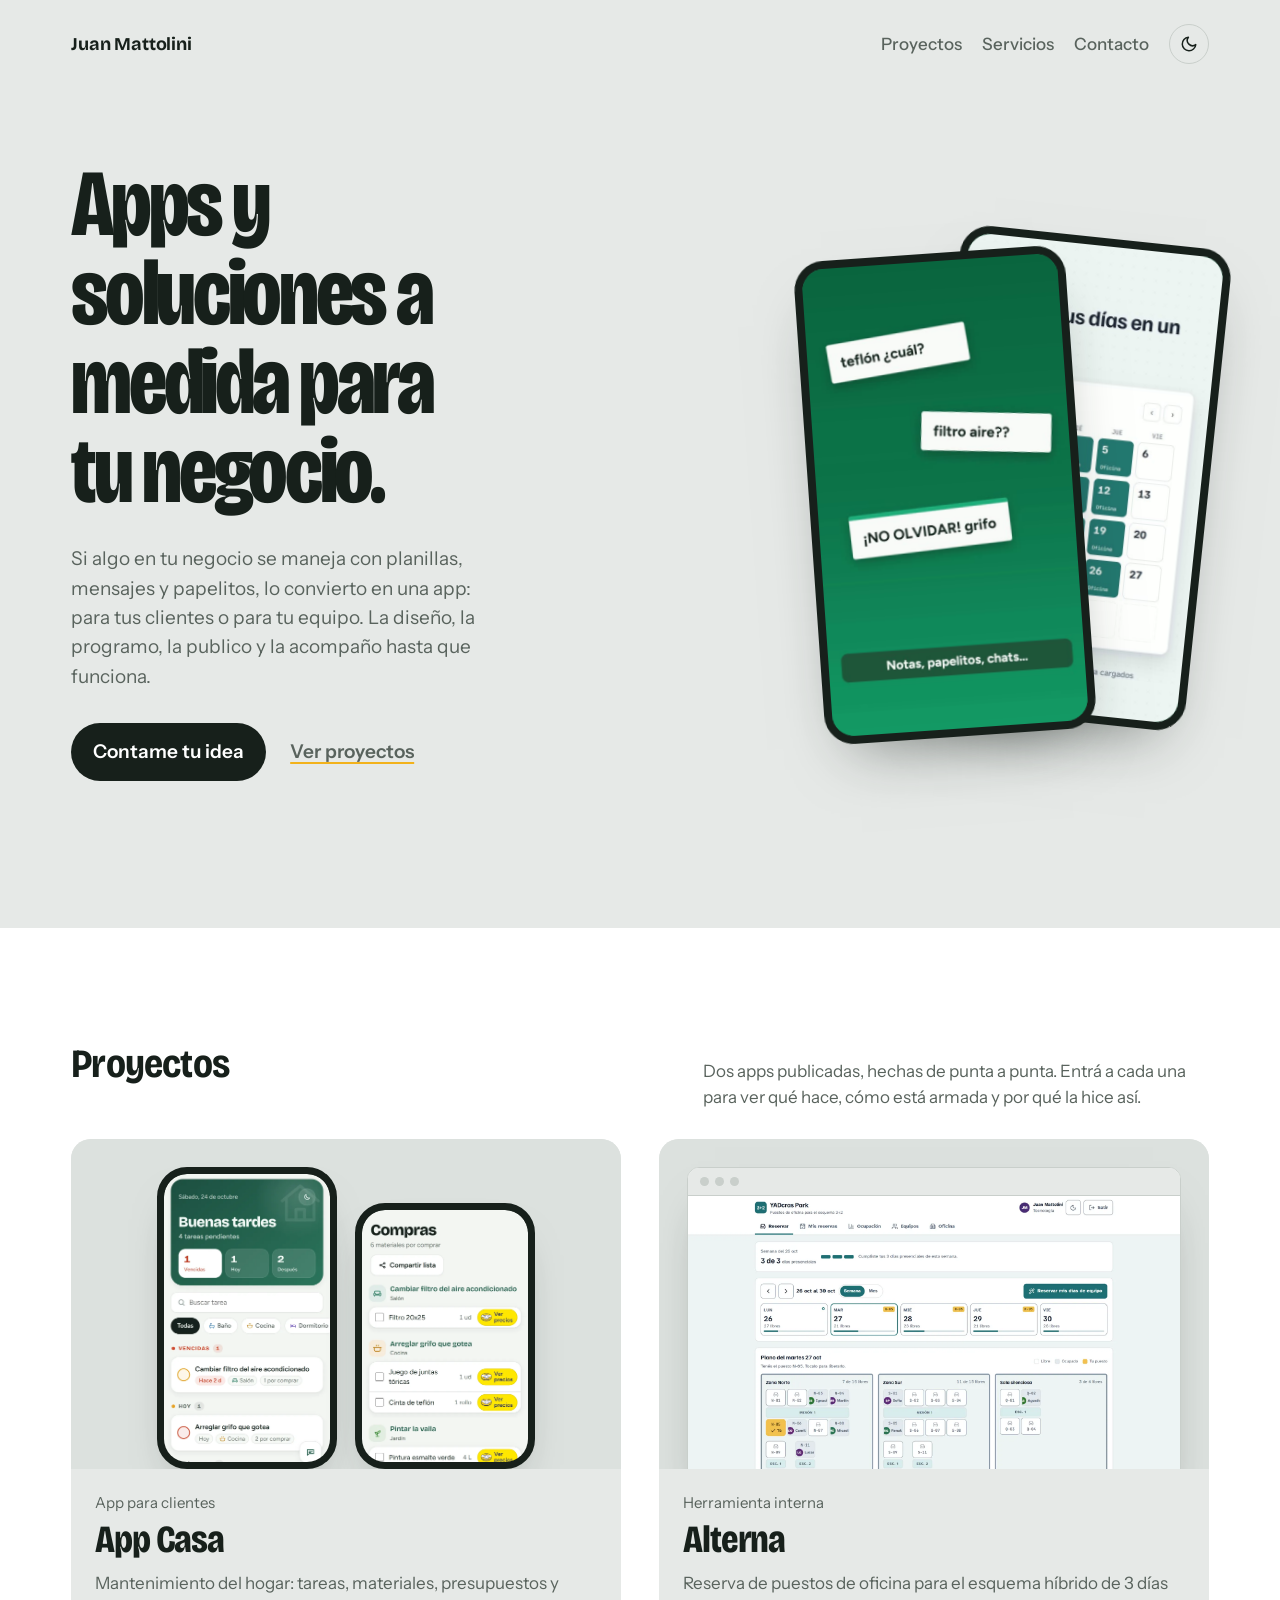
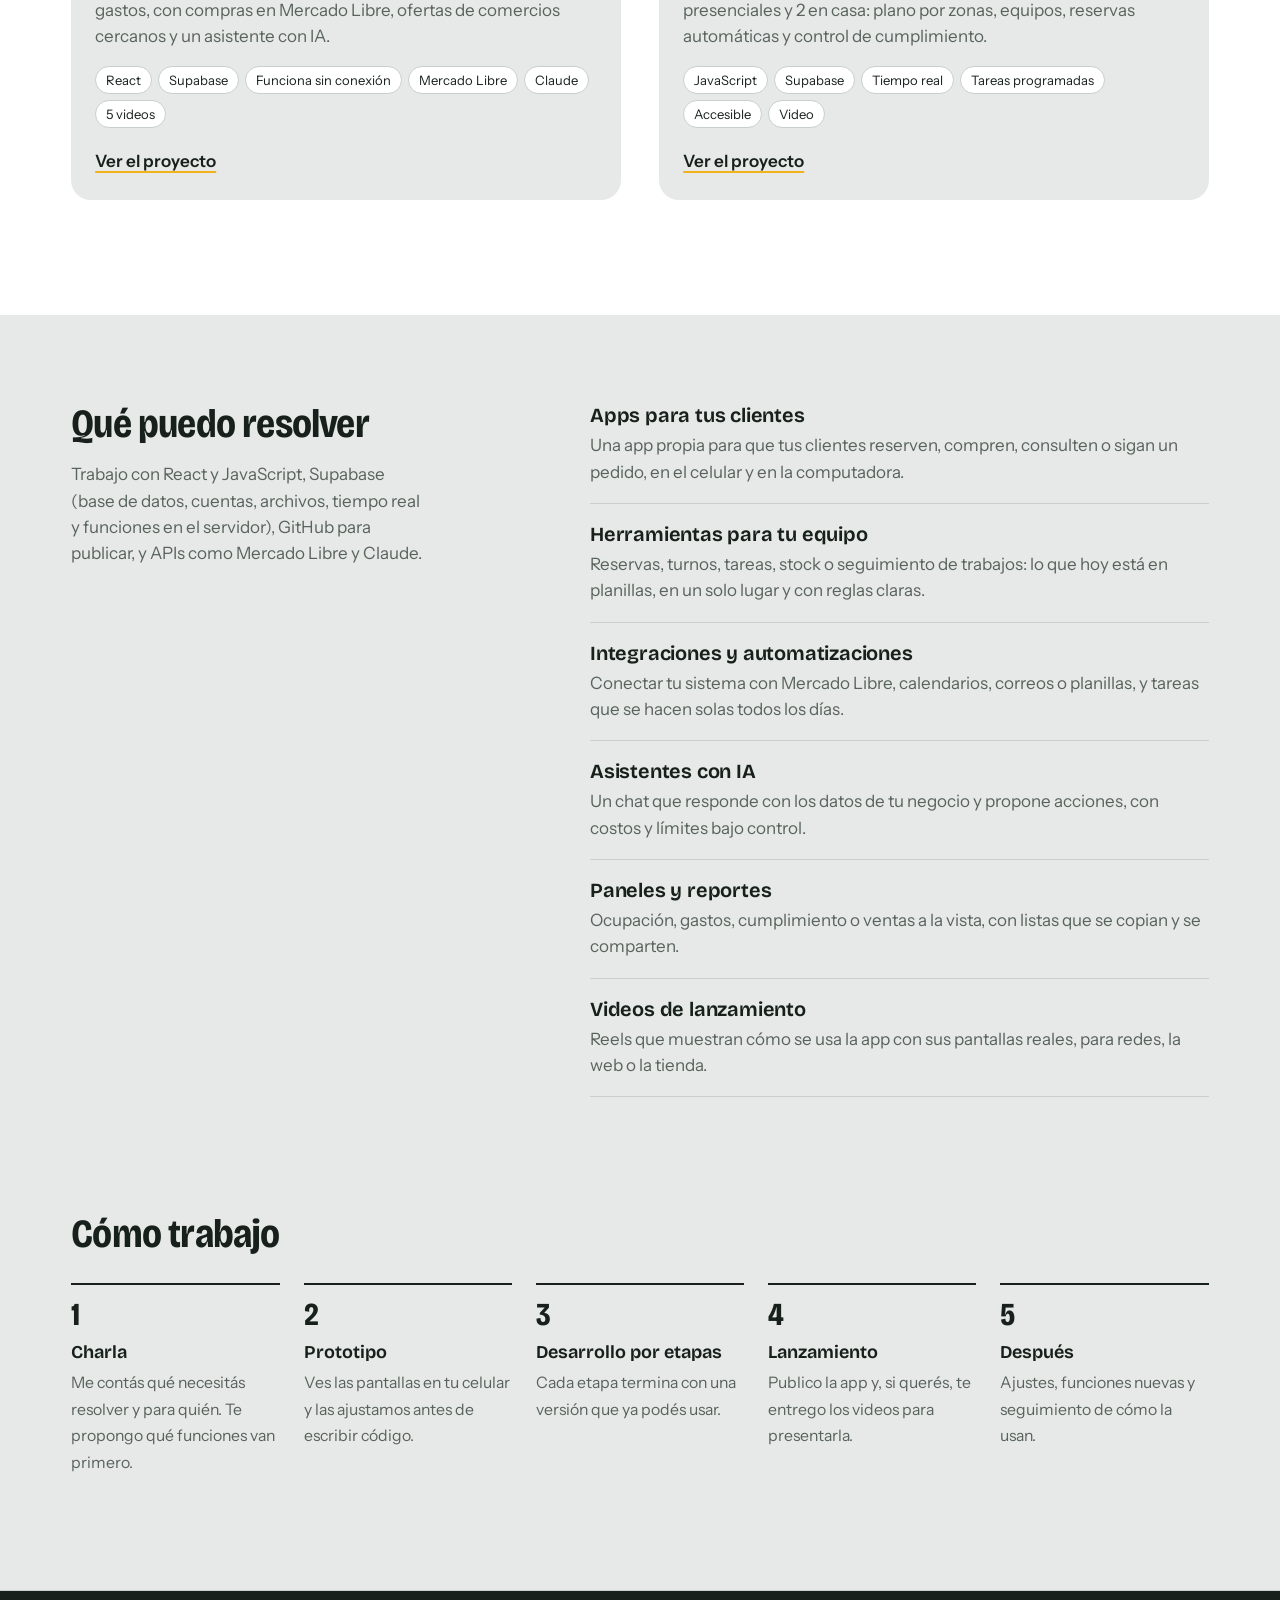
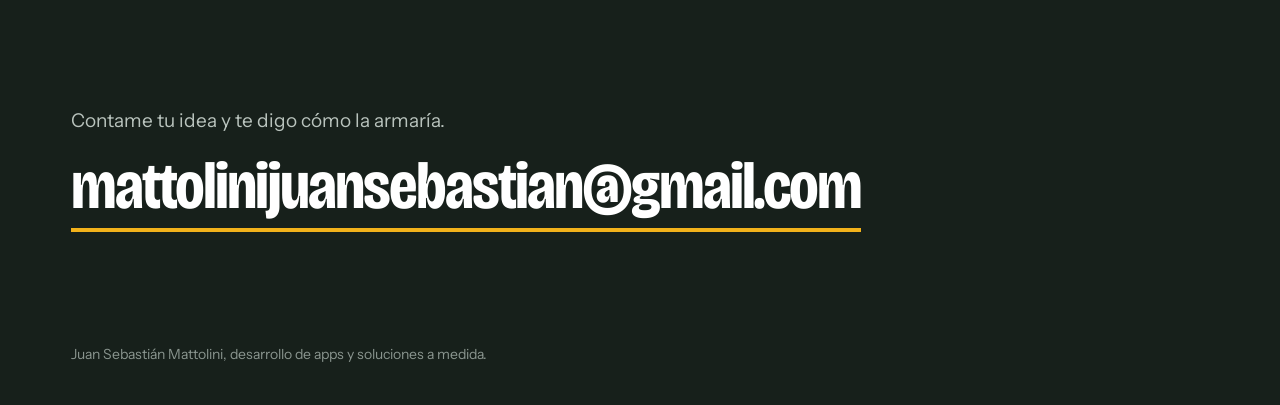
==== index.html @ 96dc27d6 "Recorrido en carrusel por las pantallas de App Casa y Alterna, con capturas en modo claro y oscuro C" ====
<!doctype html>
<html lang="es">
<head>
<meta charset="utf-8">
<meta name="viewport" content="width=device-width, initial-scale=1">
<title>Juan Mattolini, apps</title>
<meta name="description" content="Desarrollo de apps y soluciones a medida: apps para clientes, herramientas internas, integraciones, automatizaciones e IA. Proyectos: App Casa y Alterna.">
<meta property="og:title" content="Juan Mattolini, desarrollo de apps y soluciones">
<meta property="og:description" content="Apps y soluciones a medida, de la idea a la app publicada.">
<meta property="og:image" content="posters/asistente.jpg">
<link rel="preconnect" href="https://fonts.googleapis.com">
<link rel="preconnect" href="https://fonts.gstatic.com" crossorigin>
<link href="https://fonts.googleapis.com/css2?family=Bricolage+Grotesque:opsz,wdth,wght@12..96,75..100,400..800&family=Instrument+Sans:wght@400;500;600&display=swap" rel="stylesheet">
<meta name="theme-color" content="#E6E9E7" media="(prefers-color-scheme: light)">
<meta name="theme-color" content="#121A16" media="(prefers-color-scheme: dark)">
<script src="tema.js"></script>
<link rel="stylesheet" href="styles.css">
</head>
<body>

<header class="wrap top">
  <a class="home" href="./">Juan Mattolini</a>
  <div class="top-right"><nav class="top-nav"><a href="#proyectos">Proyectos</a><a href="#servicios">Servicios</a><a href="#contacto">Contacto</a></nav><button class="theme-btn" type="button" aria-label="Cambiar a modo oscuro"><svg class="moon" viewBox="0 0 24 24" fill="none" stroke="currentColor" stroke-width="2" stroke-linecap="round" stroke-linejoin="round" aria-hidden="true"><path d="M21 12.8A9 9 0 1 1 11.2 3a7 7 0 0 0 9.8 9.8z"/></svg><svg class="sun" viewBox="0 0 24 24" fill="none" stroke="currentColor" stroke-width="2" stroke-linecap="round" aria-hidden="true"><circle cx="12" cy="12" r="4"/><path d="M12 2v2M12 20v2M4.9 4.9l1.4 1.4M17.7 17.7l1.4 1.4M2 12h2M20 12h2M4.9 19.1l1.4-1.4M17.7 6.3l1.4-1.4"/></svg></button></div>
</header>

<main>
  <section class="wrap hero">
    <div>
      <h1>Apps y soluciones a medida para tu negocio.</h1>
      <p>Si algo en tu negocio se maneja con planillas, mensajes y papelitos, lo convierto en una app: para tus clientes o para tu equipo. La diseño, la programo, la publico y la acompaño hasta que funciona.</p>
      <p class="hero-links">
        <a class="btn" href="mailto:mattolinijuansebastian@gmail.com?subject=Quiero%20una%20app">Contame tu idea</a>
        <a class="link" href="#proyectos">Ver proyectos</a>
      </p>
    </div>
    <div class="phones" aria-hidden="true">
      <div class="phone phone-back"><video src="videos/alterna.mp4" poster="posters/alterna.jpg" autoplay muted loop playsinline></video></div>
      <div class="phone phone-front"><video src="videos/compras.mp4" poster="posters/compras.jpg" autoplay muted loop playsinline></video></div>
    </div>
  </section>

  <section class="projects" id="proyectos" aria-labelledby="proyectos-titulo">
    <div class="wrap">
      <div class="work-head">
        <h2 id="proyectos-titulo">Proyectos</h2>
        <p>Dos apps publicadas, hechas de punta a punta. Entrá a cada una para ver qué hace, cómo está armada y por qué la hice así.</p>
      </div>
      <div class="project-list">
        <a class="project" href="app-casa.html">
          <div class="project-media media-phones" aria-hidden="true">
            <div class="device-phone"><img class="th-light" src="capturas/casa-tareas-claro.webp" alt="" width="720" height="1558" loading="lazy"><img class="th-dark" src="capturas/casa-tareas-oscuro.webp" alt="" width="720" height="1558" loading="lazy"></div>
            <div class="device-phone"><img class="th-light" src="capturas/casa-compras-claro.webp" alt="" width="720" height="1558" loading="lazy"><img class="th-dark" src="capturas/casa-compras-oscuro.webp" alt="" width="720" height="1558" loading="lazy"></div>
          </div>
          <div class="project-body">
            <p class="project-kind">App para clientes</p>
            <h3>App Casa</h3>
            <p>Mantenimiento del hogar: tareas, materiales, presupuestos y gastos, con compras en Mercado Libre, ofertas de comercios cercanos y un asistente con IA.</p>
            <ul class="tags"><li>React</li><li>Supabase</li><li>Funciona sin conexión</li><li>Mercado Libre</li><li>Claude</li><li>5 videos</li></ul>
            <span class="more">Ver el proyecto</span>
          </div>
        </a>
        <a class="project" href="alterna.html">
          <div class="project-media media-browser" aria-hidden="true">
            <div class="device-browser"><div class="bar"><i></i><i></i><i></i></div><img class="th-light" src="capturas/alterna-reservar-claro.webp" alt="" width="1600" height="1000" loading="lazy"><img class="th-dark" src="capturas/alterna-reservar-oscuro.webp" alt="" width="1600" height="1000" loading="lazy"></div>
          </div>
          <div class="project-body">
            <p class="project-kind">Herramienta interna</p>
            <h3>Alterna</h3>
            <p>Reserva de puestos de oficina para el esquema híbrido de 3 días presenciales y 2 en casa: plano por zonas, equipos, reservas automáticas y control de cumplimiento.</p>
            <ul class="tags"><li>JavaScript</li><li>Supabase</li><li>Tiempo real</li><li>Tareas programadas</li><li>Accesible</li><li>Video</li></ul>
            <span class="more">Ver el proyecto</span>
          </div>
        </a>
      </div>
    </div>
  </section>

  <section class="wrap offer" id="servicios" aria-labelledby="que-hago">
    <div>
      <h2 id="que-hago">Qué puedo resolver</h2>
      <p class="offer-note">Trabajo con React y JavaScript, Supabase (base de datos, cuentas, archivos, tiempo real y funciones en el servidor), GitHub para publicar, y APIs como Mercado Libre y Claude.</p>
    </div>
    <ul>
      <li><b>Apps para tus clientes</b><span>Una app propia para que tus clientes reserven, compren, consulten o sigan un pedido, en el celular y en la computadora.</span></li>
      <li><b>Herramientas para tu equipo</b><span>Reservas, turnos, tareas, stock o seguimiento de trabajos: lo que hoy está en planillas, en un solo lugar y con reglas claras.</span></li>
      <li><b>Integraciones y automatizaciones</b><span>Conectar tu sistema con Mercado Libre, calendarios, correos o planillas, y tareas que se hacen solas todos los días.</span></li>
      <li><b>Asistentes con IA</b><span>Un chat que responde con los datos de tu negocio y propone acciones, con costos y límites bajo control.</span></li>
      <li><b>Paneles y reportes</b><span>Ocupación, gastos, cumplimiento o ventas a la vista, con listas que se copian y se comparten.</span></li>
      <li><b>Videos de lanzamiento</b><span>Reels que muestran cómo se usa la app con sus pantallas reales, para redes, la web o la tienda.</span></li>
    </ul>
  </section>

  <section class="wrap steps" aria-labelledby="como-trabajo">
    <h2 id="como-trabajo">Cómo trabajo</h2>
    <ol>
      <li><b>Charla</b><span>Me contás qué necesitás resolver y para quién. Te propongo qué funciones van primero.</span></li>
      <li><b>Prototipo</b><span>Ves las pantallas en tu celular y las ajustamos antes de escribir código.</span></li>
      <li><b>Desarrollo por etapas</b><span>Cada etapa termina con una versión que ya podés usar.</span></li>
      <li><b>Lanzamiento</b><span>Publico la app y, si querés, te entrego los videos para presentarla.</span></li>
      <li><b>Después</b><span>Ajustes, funciones nuevas y seguimiento de cómo la usan.</span></li>
    </ol>
  </section>
</main>

<section class="contact" id="contacto" aria-labelledby="contacto-titulo">
  <div class="wrap">
    <p id="contacto-titulo">Contame tu idea y te digo cómo la armaría.</p>
    <a class="mail" href="mailto:mattolinijuansebastian@gmail.com?subject=Quiero%20una%20app">mattolinijuansebastian@gmail.com</a>
    <footer>Juan Sebastián Mattolini, desarrollo de apps y soluciones a medida.</footer>
  </div>
</section>
</body>
</html>
---- styles.css ----
:root {
    --bg: #E6E9E7;
    --surface: #FFFFFF;
    --ink: #17201B;
    --muted: #59635D;
    --line: #C9CFCB;
    --mark: #F2B21B;
    --btn-bg: #17201B;
    --btn-fg: #FFFFFF;
    --btn-hover: #2C3832;
    --frame: #17201B;
    --hover: #DCE1DE;
    --deep: #17201B;
    --deep-text: #FFFFFF;
    --deep-muted: #B9C3BD;
    --deep-soft: #8A958F;
    --code: #DCE3DE;
    --shadow: rgba(23, 32, 27, 0.55);
    color-scheme: light;
    --display: "Bricolage Grotesque", system-ui, sans-serif;
    --body: "Instrument Sans", system-ui, sans-serif;
    --gutter: clamp(16px, 4vw, 56px);
  }
  @media (prefers-color-scheme: dark) {
    :root:not([data-theme="light"]) {
    --bg: #121A16;
      --surface: #19231E;
      --ink: #E7EEE9;
      --muted: #9DABA3;
      --line: #2F3D36;
      --mark: #F2B21B;
      --btn-bg: #E7EEE9;
      --btn-fg: #121A16;
      --btn-hover: #FFFFFF;
      --frame: #050807;
      --hover: #22302A;
      --deep: #0B110E;
      --deep-text: #E7EEE9;
      --deep-muted: #A9B6AE;
      --deep-soft: #7C8A82;
      --code: #DCE3DE;
      --shadow: rgba(0, 0, 0, 0.7);
      color-scheme: dark;
    }
  }
  :root[data-theme="dark"] {
    --bg: #121A16;
    --surface: #19231E;
    --ink: #E7EEE9;
    --muted: #9DABA3;
    --line: #2F3D36;
    --mark: #F2B21B;
    --btn-bg: #E7EEE9;
    --btn-fg: #121A16;
    --btn-hover: #FFFFFF;
    --frame: #050807;
    --hover: #22302A;
    --deep: #0B110E;
    --deep-text: #E7EEE9;
    --deep-muted: #A9B6AE;
    --deep-soft: #7C8A82;
    --code: #DCE3DE;
    --shadow: rgba(0, 0, 0, 0.7);
    color-scheme: dark;
  }
  * { box-sizing: border-box; }
  html { -webkit-text-size-adjust: 100%; }
  body {
    margin: 0;
    background: var(--bg);
    color: var(--ink);
    font: 400 1.0625rem/1.55 var(--body);
  }
  a { color: inherit; }
  :focus-visible { outline: 3px solid var(--mark); outline-offset: 3px; border-radius: 4px; }
  .wrap { max-width: 1240px; margin: 0 auto; padding: 0 var(--gutter); }

  /* Cabecera */
  .top {
    display: flex; justify-content: space-between; align-items: baseline;
    padding-top: 24px; padding-bottom: 24px; gap: 16px;
  }
  .top strong { font: 700 1.125rem/1 var(--display); letter-spacing: -0.01em; }
  .top a { color: var(--muted); text-decoration: none; font-weight: 500; }
  .top-nav { display: flex; gap: 20px; }
  .top strong, .top-nav a { white-space: nowrap; }
  @media (max-width: 520px) { .top-nav a:not(:last-child) { display: none; } }
  .top a:hover { color: var(--ink); }

  /* Portada */
  .hero {
    display: grid; grid-template-columns: 1fr auto; align-items: center;
    gap: clamp(32px, 6vw, 96px);
    padding-top: clamp(24px, 6vw, 72px); padding-bottom: clamp(56px, 9vw, 120px);
  }
  .hero h1 {
    font-family: var(--display);
    font-weight: 750; font-stretch: 78%;
    font-size: clamp(2.75rem, 7.4vw, 6.25rem);
    line-height: 0.94; letter-spacing: -0.035em;
    margin: 0 0 28px; max-width: 11ch;
    text-wrap: balance;
  }
  .hero p { margin: 0 0 32px; max-width: 34ch; color: var(--muted); font-size: 1.1875rem; }
  .btn {
    display: inline-block; text-decoration: none;
    background: var(--btn-bg); color: var(--btn-fg);
    font-weight: 600; padding: 14px 22px; border-radius: 999px;
  }
  .btn:hover { background: var(--btn-hover); }
  .phone {
    width: clamp(220px, 26vw, 320px); aspect-ratio: 9 / 16;
    border-radius: 30px; overflow: hidden; background: #1E7F55;
    border: 8px solid var(--frame);
    transform: rotate(3deg);
    box-shadow: 0 30px 60px -30px var(--shadow);
  }
  .phone video { width: 100%; height: 100%; object-fit: cover; display: block; }

  /* Trabajos */
  .work { padding-bottom: clamp(64px, 9vw, 120px); }
  .work-head { display: flex; justify-content: space-between; align-items: baseline; gap: 16px; flex-wrap: wrap; margin-bottom: 28px; }
  h2 {
    font: 700 clamp(1.75rem, 3.4vw, 2.5rem)/1.05 var(--display);
    font-stretch: 85%; letter-spacing: -0.02em; margin: 0;
  }
  .work-head p { margin: 0; color: var(--muted); max-width: 46ch; }
  .shelf {
    display: grid; grid-template-columns: repeat(5, minmax(0, 1fr)); gap: 20px;
    list-style: none; margin: 0; padding: 0;
  }
  .reel { display: flex; flex-direction: column; }
  .frame {
    position: relative; aspect-ratio: 9 / 16; border-radius: 14px; overflow: hidden;
    background: #1E7F55;
  }
  .frame video { width: 100%; height: 100%; object-fit: cover; display: block; }
  .play {
    position: absolute; inset: 0; width: 100%; border: 0; padding: 0; cursor: pointer;
    background: transparent;
  }
  .play img { width: 100%; height: 100%; object-fit: cover; display: block; }
  .play span {
    position: absolute; left: 12px; bottom: 12px;
    width: 48px; height: 48px; border-radius: 50%;
    background: var(--surface); display: grid; place-items: center;
    box-shadow: 0 6px 16px -6px rgba(0,0,0,0.5);
  }
  .play span::before {
    content: ""; margin-left: 4px;
    border-style: solid; border-width: 9px 0 9px 15px;
    border-color: transparent transparent transparent var(--ink);
  }
  .play:hover span { transform: scale(1.06); }
  .reel h3 { font: 650 1.125rem/1.2 var(--display); margin: 14px 0 4px; letter-spacing: -0.01em; }
  .reel p { margin: 0; color: var(--muted); font-size: 0.9375rem; line-height: 1.45; }
  .reel .len { font-variant-numeric: tabular-nums; color: var(--ink); font-weight: 500; }

  /* App Casa por dentro */
  .case { background: var(--surface); padding: clamp(64px, 9vw, 120px) 0; }
  .case-intro { display: grid; grid-template-columns: 1.1fr 1fr; gap: clamp(32px, 6vw, 96px); align-items: start; }
  .case .lead { font-size: 1.1875rem; color: var(--muted); max-width: 46ch; margin: 18px 0 28px; }
  .links { display: flex; flex-wrap: wrap; align-items: center; gap: 12px 24px; margin: 0; }
  .link { font-weight: 600; text-underline-offset: 4px; text-decoration-thickness: 2px; text-decoration-color: var(--mark); }
  .facts { margin: 0; border-top: 2px solid var(--ink); }
  .facts div { display: grid; grid-template-columns: 10.5rem 1fr; gap: 16px; padding: 12px 0; border-bottom: 1px solid var(--line); }
  .facts dt { font-weight: 600; }
  .facts dd { margin: 0; color: var(--muted); }
  .case-h {
    font: 700 clamp(1.375rem, 2.4vw, 1.75rem)/1.1 var(--display); font-stretch: 85%;
    letter-spacing: -0.015em; margin: clamp(56px, 8vw, 96px) 0 24px;
  }
  .case h4 { font: 650 1.125rem/1.25 var(--display); letter-spacing: -0.01em; margin: 0 0 8px; }
  .case p { line-height: 1.55; }
  .features { display: grid; grid-template-columns: repeat(auto-fill, minmax(260px, 1fr)); gap: 32px 40px; }
  .features article { border-top: 1px solid var(--line); padding-top: 18px; }
  .features p { margin: 0 0 10px; color: var(--muted); font-size: 0.9875rem; }
  .arch {
    display: grid; grid-template-columns: 1fr auto 1fr auto 1fr; align-items: stretch; gap: 0;
    background: var(--bg); border-radius: 20px; padding: clamp(16px, 3vw, 32px);
  }
  .arch-col { display: flex; flex-direction: column; gap: 10px; }
  .arch-title { font: 700 1rem/1.2 var(--display); margin: 0 0 4px; }
  .node {
    background: var(--surface); border: 1px solid var(--line); border-radius: 10px;
    padding: 10px 12px; font-size: 0.9375rem; line-height: 1.4;
  }
  .node-soft { background: transparent; border-style: dashed; color: var(--muted); }
  .node code, .tree { font-family: ui-monospace, "Cascadia Code", Consolas, monospace; }
  .node code { font-size: 0.875em; background: var(--bg); padding: 1px 5px; border-radius: 4px; }
  .arch-link { display: grid; place-items: center; padding: 0 14px; }
  .arch-link span {
    font-size: 0.8125rem; color: var(--muted); white-space: nowrap;
    writing-mode: vertical-rl; transform: rotate(180deg);
    border-left: 2px solid var(--ink); padding-left: 6px;
  }
  .decisions { display: grid; grid-template-columns: repeat(2, minmax(0, 1fr)); gap: 32px 56px; }
  .decisions p { margin: 0; color: var(--muted); max-width: 60ch; }
  .tree-wrap { background: var(--deep); color: var(--code); border: 1px solid var(--line); border-radius: 16px; overflow-x: auto; }
  .tree { margin: 0; padding: clamp(18px, 3vw, 28px); font-size: 0.875rem; line-height: 1.6; }
  .case-foot { color: var(--muted); margin: 16px 0 0; }
  .case + .work { padding-top: clamp(64px, 9vw, 120px); }

  /* Qué hago */
  .offer {
    border-top: 1px solid var(--line);
    display: grid; grid-template-columns: 1fr 1.4fr; gap: clamp(24px, 6vw, 96px);
    padding-top: clamp(48px, 7vw, 88px); padding-bottom: clamp(64px, 9vw, 120px);
  }
  .offer ul { list-style: none; margin: 0; padding: 0; }
  .offer li { padding: 18px 0; border-bottom: 1px solid var(--line); }
  .offer li:first-child { padding-top: 0; }
  .offer li b { display: block; font: 650 1.25rem/1.25 var(--display); letter-spacing: -0.01em; margin-bottom: 4px; }
  .offer li span { color: var(--muted); }

  .hero-links { display: flex; flex-wrap: wrap; align-items: center; gap: 12px 24px; margin: 0; }
  .offer-note { color: var(--muted); max-width: 32ch; margin: 16px 0 0; }
  .steps { padding-bottom: clamp(64px, 9vw, 120px); }
  .steps ol {
    list-style: none; counter-reset: paso; margin: 28px 0 0; padding: 0;
    display: grid; grid-template-columns: repeat(5, minmax(0, 1fr)); gap: 24px;
  }
  .steps li { counter-increment: paso; border-top: 2px solid var(--ink); padding-top: 14px; }
  .steps li::before {
    content: counter(paso); display: block;
    font: 700 2rem/1 var(--display); font-stretch: 80%; margin-bottom: 10px;
  }
  .steps b { display: block; font: 650 1.125rem/1.25 var(--display); margin-bottom: 6px; }
  .steps span { color: var(--muted); font-size: 0.9875rem; }

  /* Contacto */
  .contact { background: var(--deep); color: var(--deep-text); border-top: 1px solid var(--line); }
  .contact .wrap { padding-top: clamp(64px, 9vw, 120px); padding-bottom: 40px; }
  .contact p { margin: 0 0 16px; color: var(--deep-muted); font-size: 1.1875rem; }
  .contact a.mail {
    display: inline-block; text-decoration: none;
    font: 700 clamp(1.5rem, 5.2vw, 4.25rem)/1.05 var(--display);
    font-stretch: 80%; letter-spacing: -0.03em;
    border-bottom: 4px solid var(--mark); padding-bottom: 6px;
    overflow-wrap: anywhere;
  }
  .contact a.mail:hover { color: var(--mark); }
  .contact footer { margin-top: clamp(64px, 9vw, 112px); color: var(--deep-soft); font-size: 0.875rem; }

  @media (max-width: 1000px) {
    .shelf {
      grid-template-columns: none; grid-auto-flow: column; grid-auto-columns: 46%;
      overflow-x: auto; scroll-snap-type: x mandatory; padding-bottom: 8px;
      margin-right: calc(var(--gutter) * -1); padding-right: var(--gutter);
    }
    .reel { scroll-snap-align: start; }
    .case-intro { grid-template-columns: 1fr; }
    .steps ol { grid-template-columns: repeat(2, minmax(0, 1fr)); }
    .arch { grid-template-columns: 1fr; gap: 0; }
    .arch-link { padding: 12px 0; }
    .arch-link span { writing-mode: horizontal-tb; transform: none; border-left: 0; border-top: 2px solid var(--ink); padding: 6px 0 0; }
  }
  @media (max-width: 720px) {
    .hero { grid-template-columns: 1fr; }
    .phone { justify-self: center; transform: rotate(2deg); width: min(68vw, 280px); }
    .shelf { grid-auto-columns: 64%; }
    .offer { grid-template-columns: 1fr; }
    .decisions { grid-template-columns: 1fr; }
    .steps ol { grid-template-columns: 1fr; }
    .facts div { grid-template-columns: 1fr; gap: 2px; }
  }
  @media (prefers-reduced-motion: reduce) {
    .phone { transform: none; }
    .play:hover span { transform: none; }
  }

/* Portada y proyectos */
.top .home { color: var(--ink); font: 700 1.125rem/1 var(--display); letter-spacing: -0.01em; }
.phones { position: relative; width: clamp(260px, 32vw, 400px); aspect-ratio: 1 / 1.25; }
.phones .phone { position: absolute; width: 68%; }
.phone-back { right: 0; top: 0; transform: rotate(6deg); }
.phone-front { left: 0; bottom: 0; transform: rotate(-4deg); }
.projects { background: var(--surface); padding: clamp(64px, 9vw, 120px) 0; margin-bottom: clamp(48px, 7vw, 88px); }
.project-list { display: grid; grid-template-columns: repeat(2, minmax(0, 1fr)); gap: clamp(20px, 3vw, 40px); }
.project {
  display: grid; grid-template-columns: 38% 1fr; gap: 24px; align-items: start;
  text-decoration: none; color: inherit;
  background: var(--bg); border-radius: 20px; padding: 18px;
}
.project-body { padding: 6px 4px 4px 0; }
.project-kind { margin: 0 0 6px; color: var(--muted); font-size: 0.9375rem; }
.project h3 { font: 750 clamp(1.75rem, 3vw, 2.5rem)/1 var(--display); font-stretch: 80%; letter-spacing: -0.03em; margin: 0 0 12px; }
.project-body > p:not(.project-kind) { margin: 0 0 16px; color: var(--muted); }
.tags { list-style: none; display: flex; flex-wrap: wrap; gap: 6px; margin: 0 0 20px; padding: 0; }
.tags li { background: var(--surface); border: 1px solid var(--line); border-radius: 999px; padding: 3px 10px; font-size: 0.8125rem; }
.more { font-weight: 600; text-decoration: underline; text-underline-offset: 4px; text-decoration-thickness: 2px; text-decoration-color: var(--mark); }
.project:hover { background: var(--hover); }
.project:hover .more { color: var(--ink); text-decoration-color: var(--ink); }
.projects + .offer { border-top: 0; padding-top: 0; }

/* Páginas de proyecto */
.case-first { padding-top: clamp(40px, 6vw, 72px); }
.case-title {
  font: 750 clamp(2.75rem, 7vw, 5.5rem)/0.94 var(--display); font-stretch: 78%;
  letter-spacing: -0.035em; margin: 0;
}
.features h3, .decisions h3 { font: 650 1.125rem/1.25 var(--display); letter-spacing: -0.01em; margin: 0 0 8px; }
.case h2.case-h { font-size: clamp(1.375rem, 2.4vw, 1.75rem); }
.solo { display: grid; grid-template-columns: 1fr minmax(0, 260px); gap: clamp(24px, 6vw, 96px); align-items: center; }
.solo-text p { color: var(--muted); max-width: 46ch; margin: 16px 0 0; }
.next { padding-bottom: clamp(64px, 9vw, 120px); }
.next a {
  display: flex; flex-direction: column; gap: 4px; text-decoration: none;
  border-top: 2px solid var(--ink); padding-top: 18px;
}
.next span { color: var(--muted); }
.next b { font: 700 clamp(1.5rem, 3.4vw, 2.5rem)/1.05 var(--display); font-stretch: 82%; letter-spacing: -0.02em; }
.next a:hover b { text-decoration: underline; text-decoration-color: var(--mark); text-underline-offset: 6px; }

@media (max-width: 1000px) {
  .project-list { grid-template-columns: 1fr; }
}
@media (max-width: 720px) {
  .phones { justify-self: center; width: min(86vw, 340px); }
  .project { grid-template-columns: 1fr; }
  .solo { grid-template-columns: 1fr; }
  .solo .reel { max-width: 260px; }
}
@media (prefers-reduced-motion: reduce) {
  .phone-back, .phone-front { transform: none; }
}

/* Botón de tema */
.top-right { display: flex; align-items: center; gap: 20px; }
.theme-btn {
  width: 40px; height: 40px; border-radius: 50%; border: 1px solid var(--line);
  background: transparent; color: var(--ink); cursor: pointer; display: grid; place-items: center; padding: 0;
}
.theme-btn:hover { background: var(--hover); }
.theme-btn svg { width: 18px; height: 18px; }
.theme-btn .sun { display: none; }
:root[data-theme="dark"] .theme-btn .sun { display: block; }
:root[data-theme="dark"] .theme-btn .moon { display: none; }
@media (prefers-color-scheme: dark) {
  :root:not([data-theme="light"]) .theme-btn .sun { display: block; }
  :root:not([data-theme="light"]) .theme-btn .moon { display: none; }
}
.top { align-items: center; }
.private-note { color: var(--muted); margin: 0; font-size: 0.9375rem; }
.case-foot-gap { margin-top: clamp(40px, 6vw, 64px); }

/* Entrada de la portada: los dos teléfonos suben juntos y el de atrás se abre en abanico. */
@keyframes frente-entra {
  from { opacity: 0; transform: translateY(48px) rotate(-4deg); }
  to   { opacity: 1; transform: translateY(0) rotate(-4deg); }
}
@keyframes atras-abanico {
  0%   { opacity: 0; transform: translate(-47%, 3%) translateY(48px) rotate(-4deg); animation-timing-function: cubic-bezier(0.22, 1, 0.36, 1); }
  40%  { opacity: 1; transform: translate(-47%, 3%) rotate(-4deg); animation-timing-function: cubic-bezier(0.16, 1, 0.3, 1); }
  100% { opacity: 1; transform: translate(0, 0) rotate(6deg); }
}
@media (prefers-reduced-motion: no-preference) {
  .phones .phone-front { animation: frente-entra 600ms cubic-bezier(0.22, 1, 0.36, 1) 150ms both; }
  .phones .phone-back { animation: atras-abanico 1500ms 150ms both; }
}

/* Marcos de dispositivo para las capturas */
.device-phone {
  border: 7px solid var(--frame); border-radius: 30px; overflow: hidden; background: var(--frame);
  box-shadow: 0 24px 48px -28px var(--shadow);
}
.device-phone img { vertical-align: top; width: 100%; height: auto; border-radius: 23px; }
.device-browser {
  border: 1px solid var(--line); border-radius: 12px; overflow: hidden; background: var(--surface);
  box-shadow: 0 24px 48px -28px var(--shadow);
}
.device-browser .bar { display: flex; gap: 6px; padding: 9px 12px; background: var(--bg); border-bottom: 1px solid var(--line); }
.device-browser .bar i { width: 9px; height: 9px; border-radius: 50%; background: var(--line); }
.device-browser img { vertical-align: top; width: 100%; height: auto; }

/* Tarjetas de proyecto con capturas */
.project { grid-template-columns: 1fr; gap: 0; padding: 0; overflow: hidden; }
.project-media {
  height: clamp(240px, 26vw, 330px); overflow: hidden; position: relative;
  background: var(--hover); padding: 28px 28px 0;
}
.media-phones { display: flex; justify-content: center; gap: 18px; }
.media-phones .device-phone { width: min(40%, 180px); flex: none; }
.media-phones .device-phone:nth-child(2) { margin-top: 36px; }
.media-browser .device-browser { width: 100%; }
.project-body { padding: 22px 24px 26px; }
.project:hover .project-media { background: var(--line); }

/* Galerías en las páginas de proyecto */
.shots-note { color: var(--muted); font-size: 0.875rem; margin: 16px 0 0; }

@media (max-width: 720px) {
  .project-media { height: 260px; padding: 20px 20px 0; }
}

/* Capturas que siguen el tema */
.th-dark { display: none; }
:root[data-theme="dark"] .th-light { display: none; }
:root[data-theme="dark"] .th-dark { display: inline; }
@media (prefers-color-scheme: dark) {
  :root:not([data-theme="light"]) .th-light { display: none; }
  :root:not([data-theme="light"]) .th-dark { display: inline; }
}
.device-phone img, .device-browser img { height: auto; }

/* Recorrido por la app (carrusel) */
.tour { display: grid; gap: clamp(24px, 4vw, 64px); margin-top: clamp(48px, 7vw, 88px); align-items: center; }
.tour-phone { grid-template-columns: minmax(0, 340px) minmax(0, 1fr); }
.tour-browser { grid-template-columns: 1fr; }
.tour-stage { min-width: 0; }
.tour-track {
  display: flex; overflow-x: auto; scroll-snap-type: x mandatory; scrollbar-width: none;
  border-radius: 34px; outline-offset: 6px;
}
.tour-browser .tour-track { border-radius: 14px; }
.tour-track::-webkit-scrollbar { display: none; }
.tour-slide { flex: 0 0 100%; scroll-snap-align: center; margin: 0; padding: 0 2px 28px; }
.tour-browser .tour-slide { padding-bottom: 32px; }
.tour-h { margin: 0 0 20px; }
.tour-side { min-width: 0; }
.tour-browser .tour-side { order: -1; display: grid; grid-template-columns: 1fr auto; gap: 8px 32px; align-items: start; }
.tour-browser .tour-h, .tour-browser .tour-steps { grid-column: 1 / -1; }
.tour-browser .tour-h { grid-row: 1; }
.tour-steps { list-style: none; margin: 0 0 22px; padding: 0; display: flex; flex-wrap: wrap; gap: 8px; }
.tour-steps button {
  font: 500 0.9375rem/1 var(--body); color: var(--muted); cursor: pointer;
  background: transparent; border: 1px solid var(--line); border-radius: 999px; padding: 9px 14px;
}
.tour-steps button:hover { color: var(--ink); border-color: var(--muted); }
.tour-steps button[aria-current="step"] { background: var(--btn-bg); border-color: var(--btn-bg); color: var(--btn-fg); }
.tour-now { min-height: 4.6em; }
.tour-count { color: var(--muted); font-size: 0.875rem; font-variant-numeric: tabular-nums; }
.tour-text { margin: 4px 0 0; font-size: 1.125rem; line-height: 1.5; max-width: 48ch; }
.tour-controls { display: flex; gap: 10px; margin-top: 18px; }
.tour-browser .tour-controls { margin-top: 0; }
.tour-controls button {
  width: 48px; height: 48px; border-radius: 50%; cursor: pointer; display: grid; place-items: center;
  background: var(--surface); color: var(--ink); border: 1px solid var(--line);
}
.tour-controls button:hover:not(:disabled) { background: var(--hover); }
.tour-controls button:disabled { opacity: 0.4; cursor: default; }
.tour-controls svg { width: 22px; height: 22px; fill: none; stroke: currentColor; stroke-width: 2; stroke-linecap: round; stroke-linejoin: round; }
.tour .shots-note { grid-column: 1 / -1; }

@media (max-width: 720px) {
  .tour-phone { grid-template-columns: 1fr; }
  .tour-phone .tour-stage { max-width: 300px; justify-self: center; width: 100%; }
  .tour-browser .tour-side { grid-template-columns: 1fr; }
  .tour-browser .tour-controls { margin-top: 12px; }
}
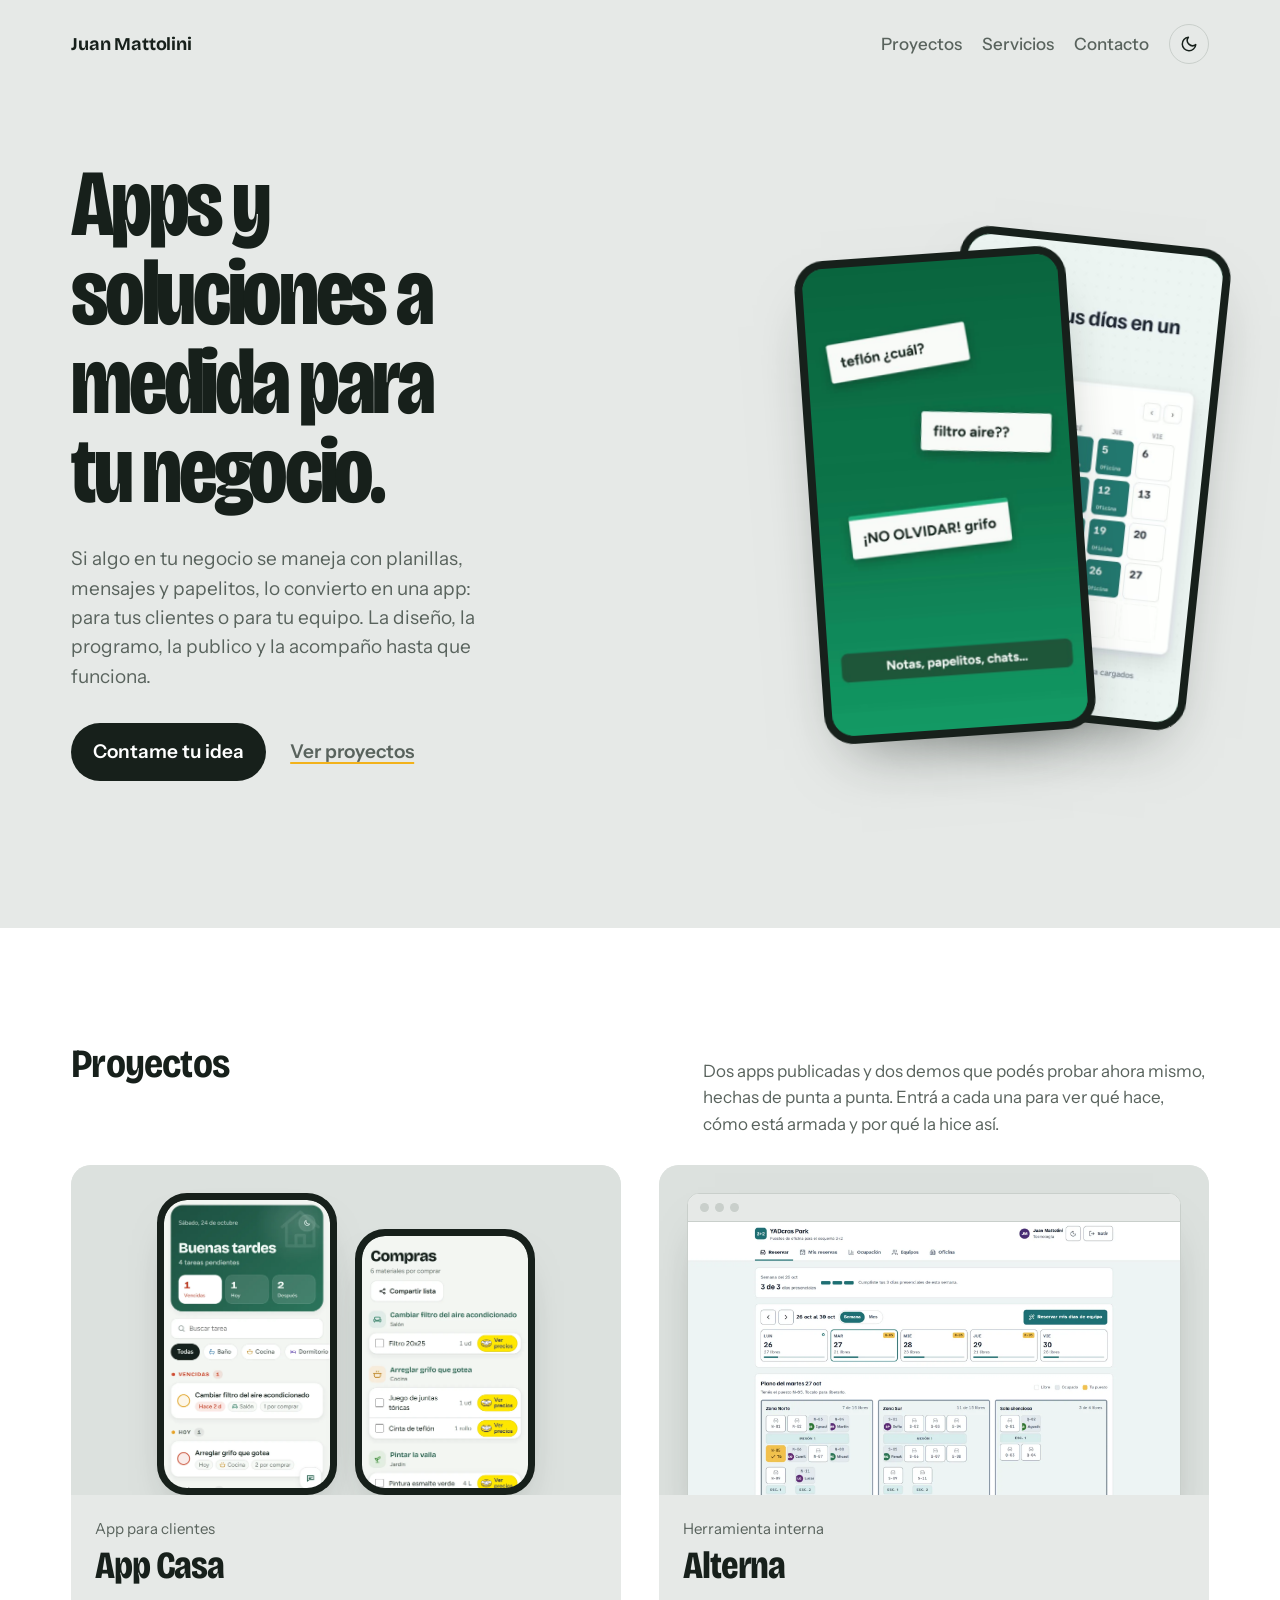
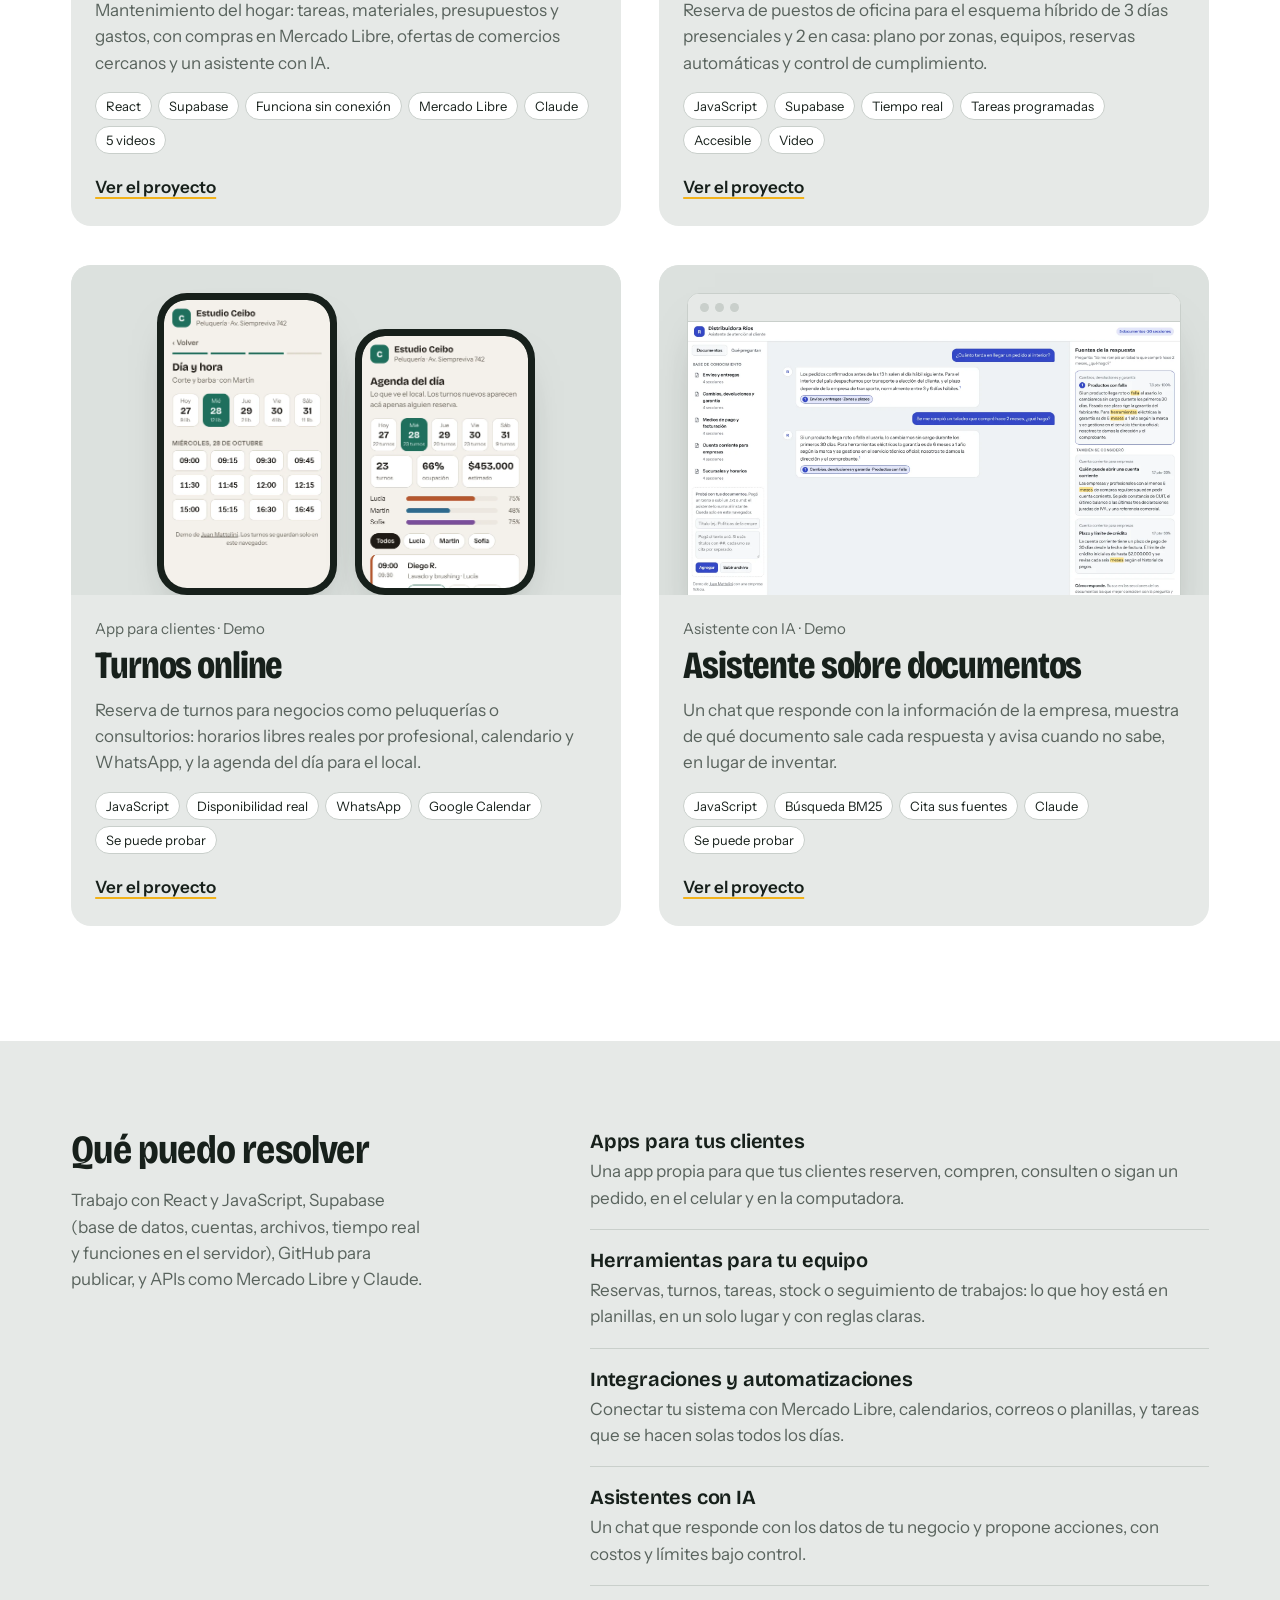
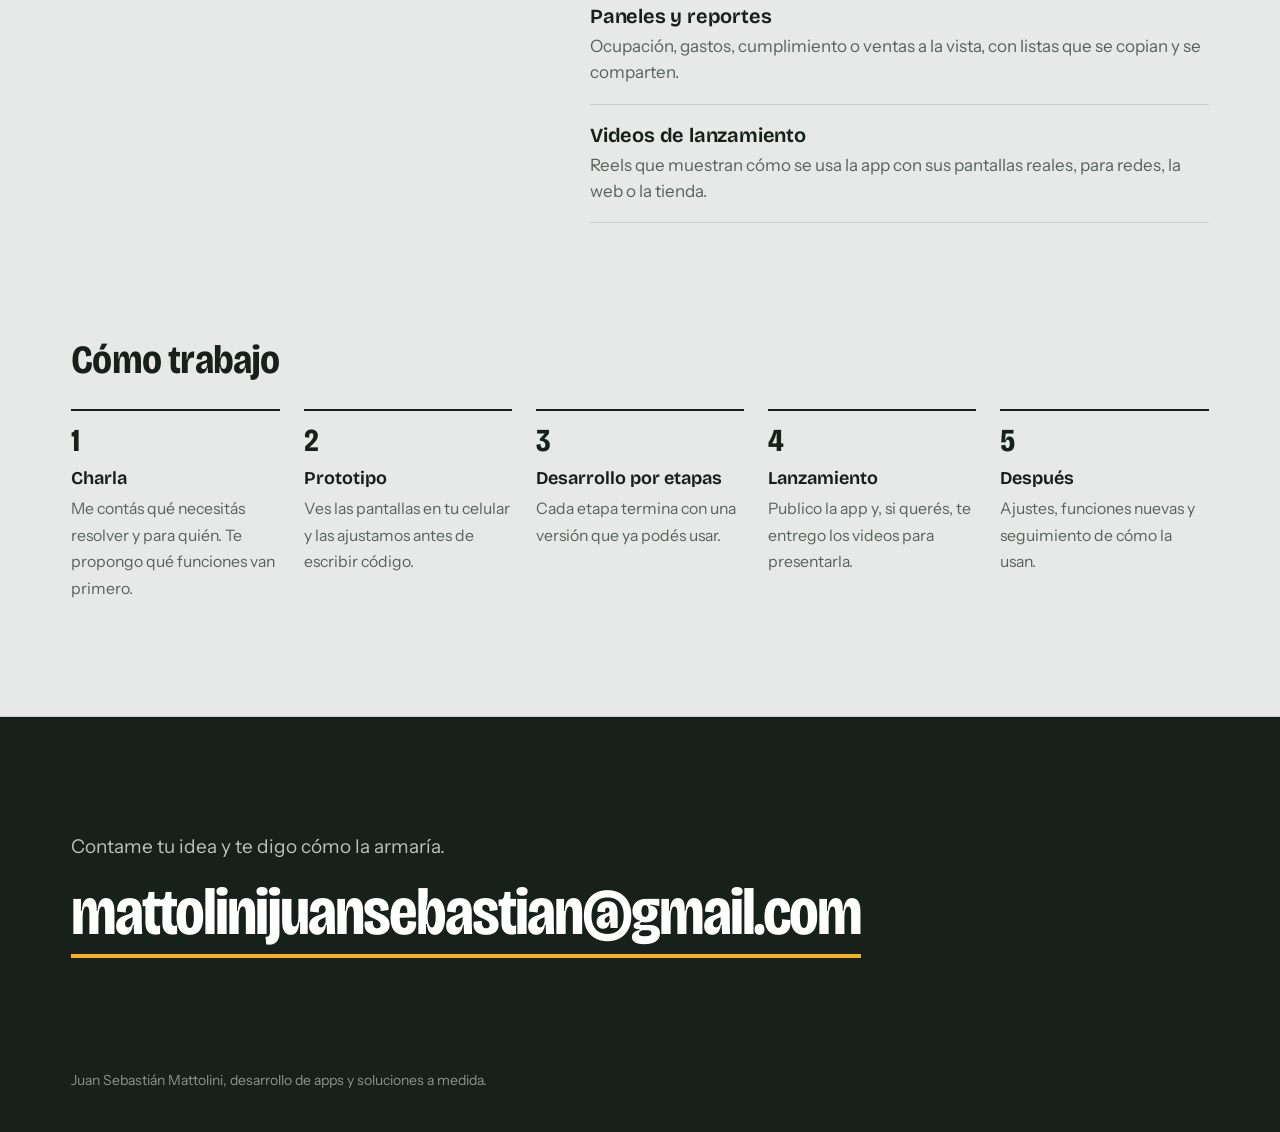
==== commit f61bf0e6: "Sumar dos demos al portafolio: turnos online y asistente con IA sobre documentos Cada una tiene su d" ====
--- a/index.html
+++ b/index.html
@@ -4,7 +4,7 @@
 <meta charset="utf-8">
 <meta name="viewport" content="width=device-width, initial-scale=1">
 <title>Juan Mattolini, apps</title>
-<meta name="description" content="Desarrollo de apps y soluciones a medida: apps para clientes, herramientas internas, integraciones, automatizaciones e IA. Proyectos: App Casa y Alterna.">
+<meta name="description" content="Desarrollo de apps y soluciones a medida: apps para clientes, herramientas internas, integraciones, automatizaciones e IA. Proyectos: App Casa, Alterna, turnos online y un asistente con IA.">
 <meta property="og:title" content="Juan Mattolini, desarrollo de apps y soluciones">
 <meta property="og:description" content="Apps y soluciones a medida, de la idea a la app publicada.">
 <meta property="og:image" content="posters/asistente.jpg">
@@ -43,7 +43,7 @@
     <div class="wrap">
       <div class="work-head">
         <h2 id="proyectos-titulo">Proyectos</h2>
-        <p>Dos apps publicadas, hechas de punta a punta. Entrá a cada una para ver qué hace, cómo está armada y por qué la hice así.</p>
+        <p>Dos apps publicadas y dos demos que podés probar ahora mismo, hechas de punta a punta. Entrá a cada una para ver qué hace, cómo está armada y por qué la hice así.</p>
       </div>
       <div class="project-list">
         <a class="project" href="app-casa.html">
@@ -68,6 +68,31 @@
             <h3>Alterna</h3>
             <p>Reserva de puestos de oficina para el esquema híbrido de 3 días presenciales y 2 en casa: plano por zonas, equipos, reservas automáticas y control de cumplimiento.</p>
             <ul class="tags"><li>JavaScript</li><li>Supabase</li><li>Tiempo real</li><li>Tareas programadas</li><li>Accesible</li><li>Video</li></ul>
+            <span class="more">Ver el proyecto</span>
+          </div>
+        </a>
+        <a class="project" href="turnos.html">
+          <div class="project-media media-phones" aria-hidden="true">
+            <div class="device-phone"><img class="th-light" src="capturas/turnos-horarios-claro.webp" alt="" width="720" height="1558" loading="lazy"><img class="th-dark" src="capturas/turnos-horarios-oscuro.webp" alt="" width="720" height="1558" loading="lazy"></div>
+            <div class="device-phone"><img class="th-light" src="capturas/turnos-agenda-claro.webp" alt="" width="720" height="1558" loading="lazy"><img class="th-dark" src="capturas/turnos-agenda-oscuro.webp" alt="" width="720" height="1558" loading="lazy"></div>
+          </div>
+          <div class="project-body">
+            <p class="project-kind">App para clientes · Demo</p>
+            <h3>Turnos online</h3>
+            <p>Reserva de turnos para negocios como peluquerías o consultorios: horarios libres reales por profesional, calendario y WhatsApp, y la agenda del día para el local.</p>
+            <ul class="tags"><li>JavaScript</li><li>Disponibilidad real</li><li>WhatsApp</li><li>Google Calendar</li><li>Se puede probar</li></ul>
+            <span class="more">Ver el proyecto</span>
+          </div>
+        </a>
+        <a class="project" href="asistente-ia.html">
+          <div class="project-media media-browser" aria-hidden="true">
+            <div class="device-browser"><div class="bar"><i></i><i></i><i></i></div><img class="th-light" src="capturas/asistente-fuentes-claro.webp" alt="" width="1600" height="1000" loading="lazy"><img class="th-dark" src="capturas/asistente-fuentes-oscuro.webp" alt="" width="1600" height="1000" loading="lazy"></div>
+          </div>
+          <div class="project-body">
+            <p class="project-kind">Asistente con IA · Demo</p>
+            <h3>Asistente sobre documentos</h3>
+            <p>Un chat que responde con la información de la empresa, muestra de qué documento sale cada respuesta y avisa cuando no sabe, en lugar de inventar.</p>
+            <ul class="tags"><li>JavaScript</li><li>Búsqueda BM25</li><li>Cita sus fuentes</li><li>Claude</li><li>Se puede probar</li></ul>
             <span class="more">Ver el proyecto</span>
           </div>
         </a>
--- a/styles.css
+++ b/styles.css
@@ -442,9 +442,28 @@
 .tour-controls svg { width: 22px; height: 22px; fill: none; stroke: currentColor; stroke-width: 2; stroke-linecap: round; stroke-linejoin: round; }
 .tour .shots-note { grid-column: 1 / -1; }
 
+.tour-dots { display: none; }
 @media (max-width: 720px) {
-  .tour-phone { grid-template-columns: 1fr; }
-  .tour-phone .tour-stage { max-width: 300px; justify-self: center; width: 100%; }
-  .tour-browser .tour-side { grid-template-columns: 1fr; }
-  .tour-browser .tour-controls { margin-top: 12px; }
-}
+  /* En el celular: título, imagen, flechas con puntos y la explicación, todo junto. */
+  .tour, .tour-phone, .tour-browser { grid-template-columns: 1fr; gap: 0; }
+  .tour-side, .tour-browser .tour-side { display: contents; }
+  .tour-h, .tour-browser .tour-h { order: 1; margin-bottom: 16px; }
+  .tour-stage { order: 2; }
+  .tour-controls, .tour-browser .tour-controls { order: 3; margin: 4px 0 10px; justify-content: space-between; align-items: center; }
+  .tour-now { order: 4; min-height: 0; }
+  .tour .shots-note { order: 5; }
+  .tour-steps { display: none; }
+  .tour-dots { display: flex; gap: 8px; }
+  .tour-dots i { width: 8px; height: 8px; border-radius: 50%; background: var(--line); transition: width 0.2s, background 0.2s; }
+  .tour-dots i.on { width: 22px; border-radius: 4px; background: var(--ink); }
+  .tour-phone .tour-stage { max-width: 290px; justify-self: center; width: 100%; }
+  .tour-slide, .tour-browser .tour-slide { padding-bottom: 20px; }
+  /* Alterna: acercar la imagen a la parte útil de la pantalla (la app ocupa el centro). */
+  .tour-browser .device-browser { overflow: hidden; }
+  .tour-browser .device-browser img { width: 138%; max-width: none; margin-left: -19.5%; }
+  .tour-count { font-weight: 600; color: var(--ink); }
+}
+@media (max-width: 720px) and (prefers-reduced-motion: reduce) {
+  .tour-dots i { transition: none; }
+}
+
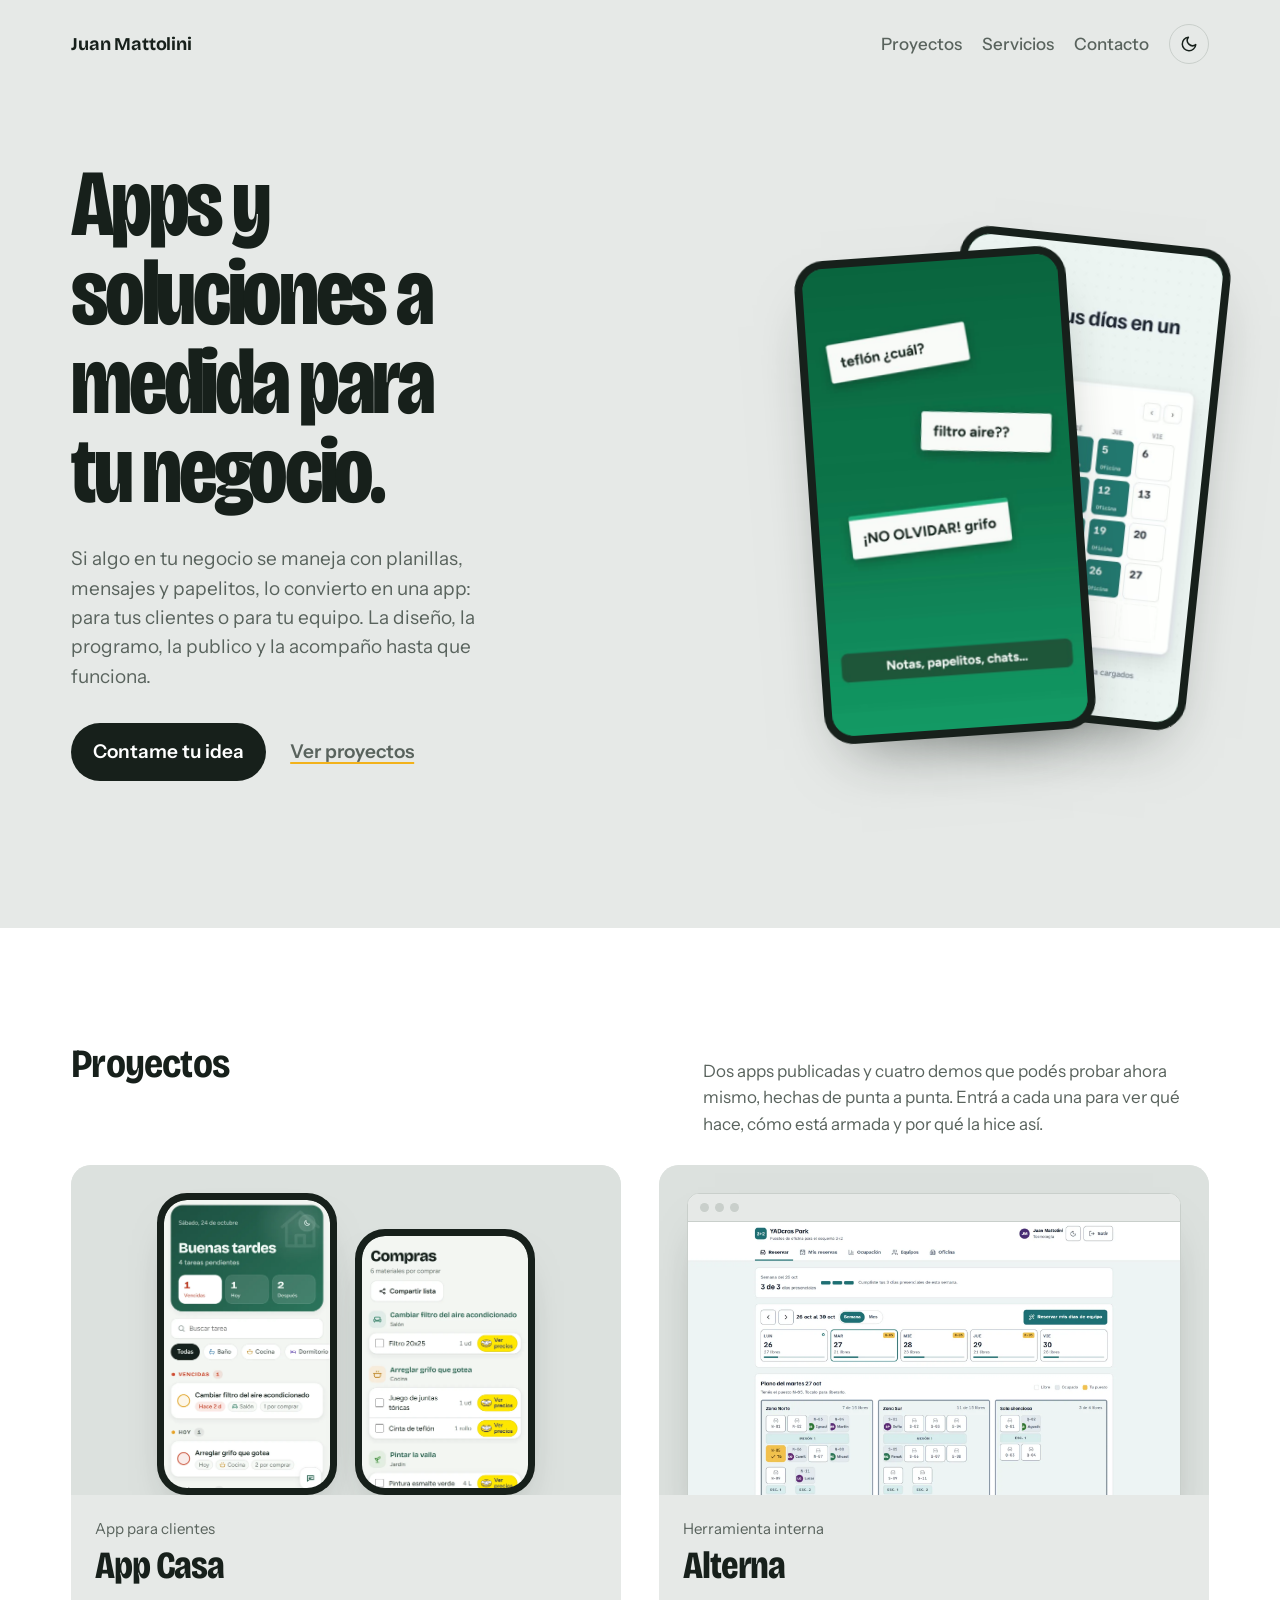
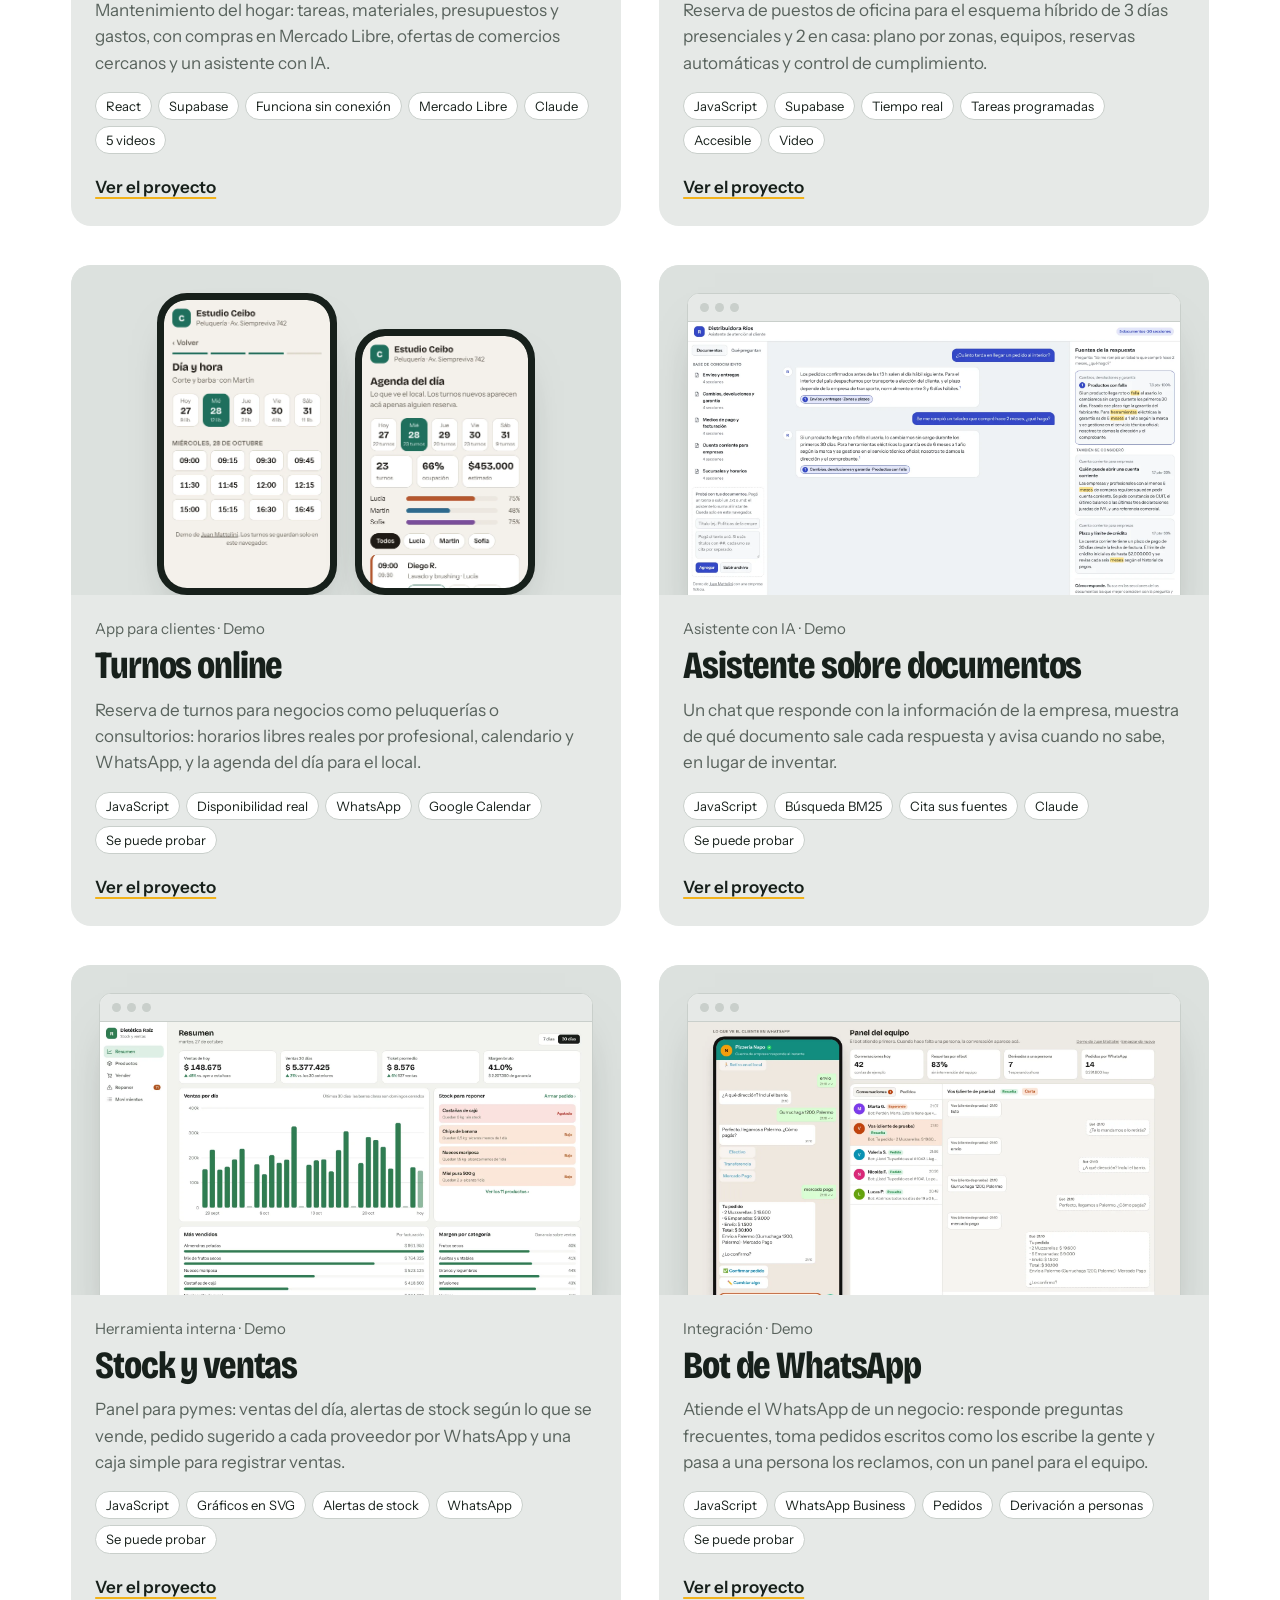
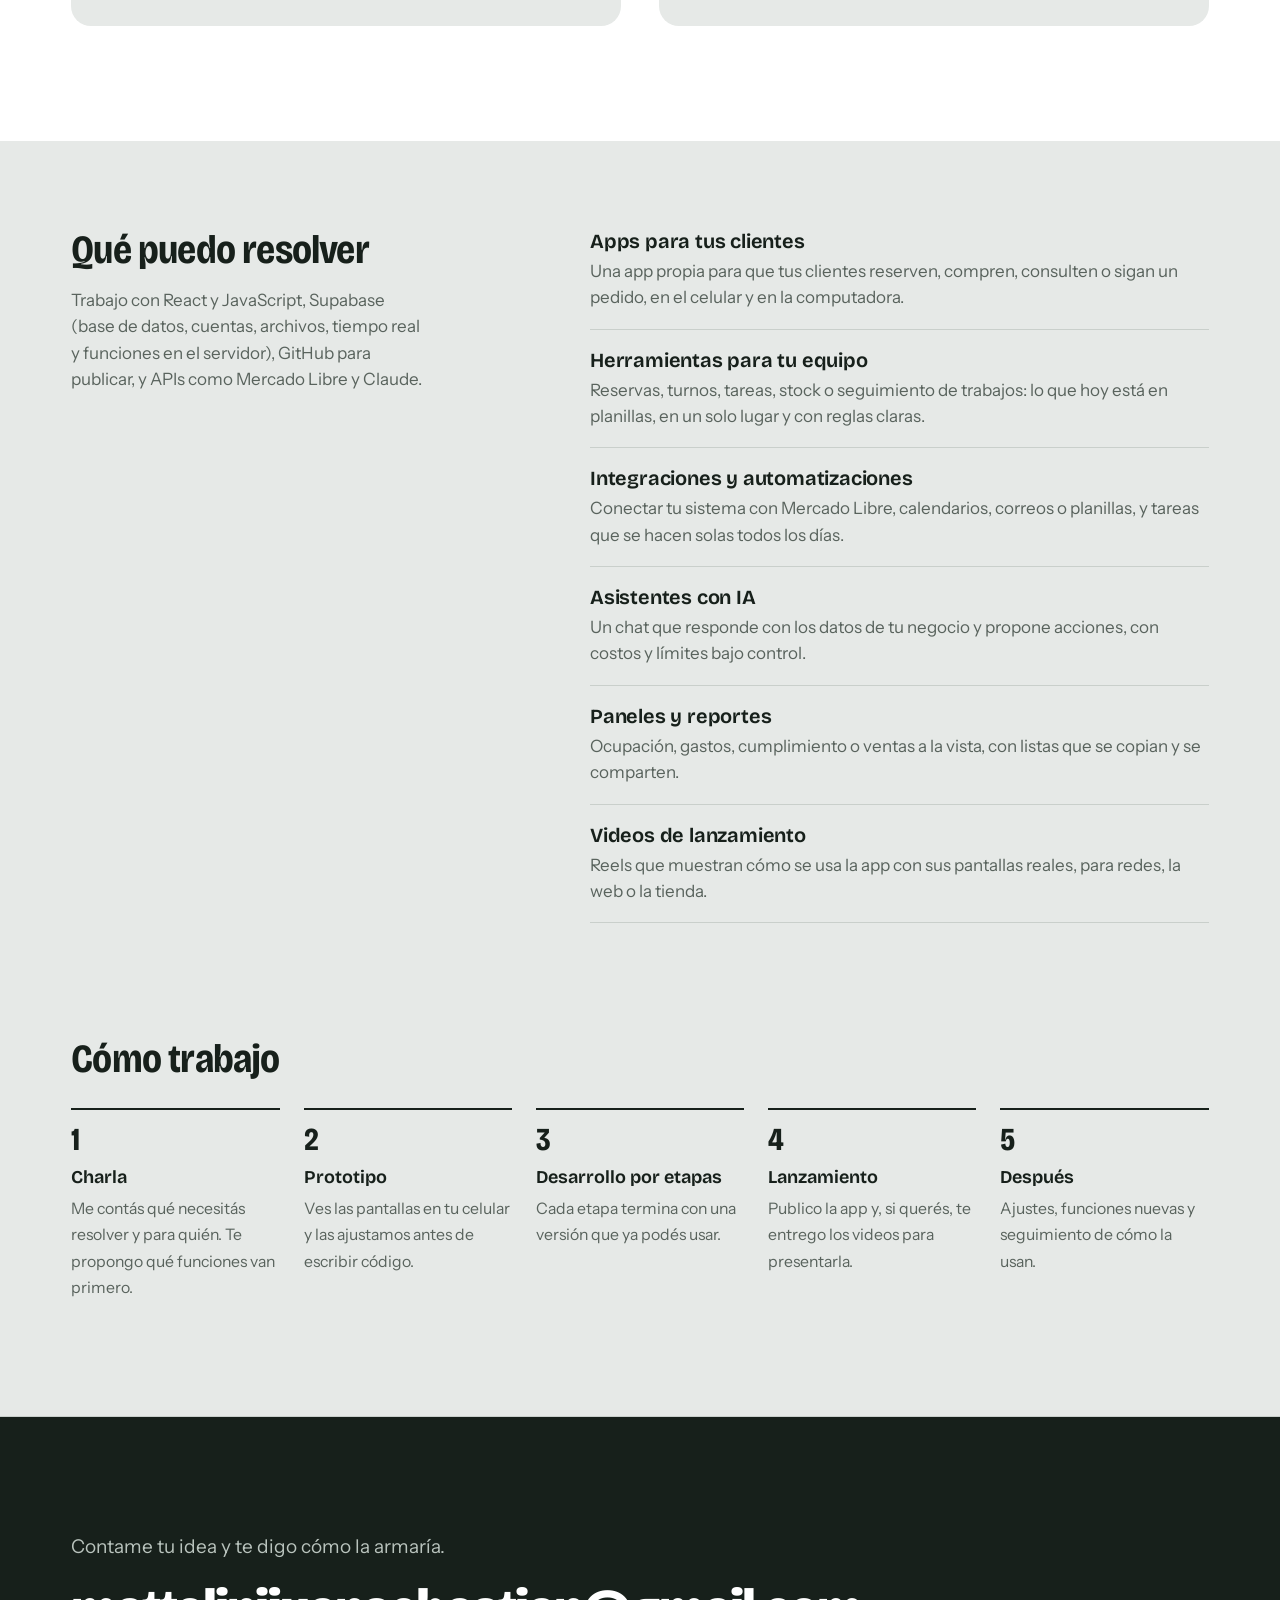
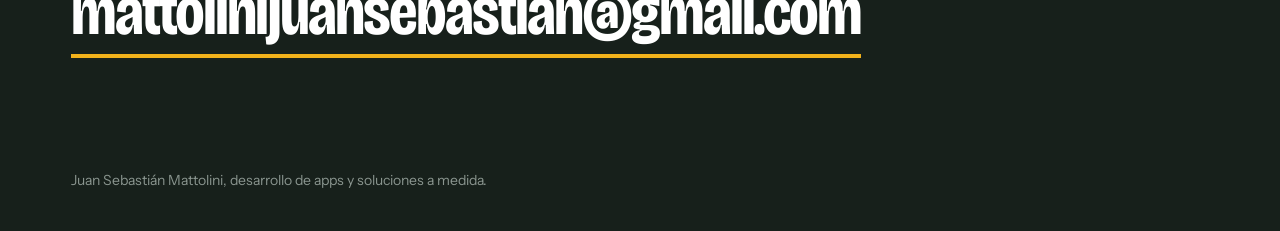
==== commit 8f00ee36: "Sumar dos demos más: panel de stock y ventas, y bot de WhatsApp Cada una con su demo en demos/, su p" ====
--- a/index.html
+++ b/index.html
@@ -4,7 +4,7 @@
 <meta charset="utf-8">
 <meta name="viewport" content="width=device-width, initial-scale=1">
 <title>Juan Mattolini, apps</title>
-<meta name="description" content="Desarrollo de apps y soluciones a medida: apps para clientes, herramientas internas, integraciones, automatizaciones e IA. Proyectos: App Casa, Alterna, turnos online y un asistente con IA.">
+<meta name="description" content="Desarrollo de apps y soluciones a medida: apps para clientes, herramientas internas, integraciones, automatizaciones e IA. Proyectos: App Casa, Alterna, turnos online, un asistente con IA, un panel de stock y un bot de WhatsApp.">
 <meta property="og:title" content="Juan Mattolini, desarrollo de apps y soluciones">
 <meta property="og:description" content="Apps y soluciones a medida, de la idea a la app publicada.">
 <meta property="og:image" content="posters/asistente.jpg">
@@ -43,7 +43,7 @@
     <div class="wrap">
       <div class="work-head">
         <h2 id="proyectos-titulo">Proyectos</h2>
-        <p>Dos apps publicadas y dos demos que podés probar ahora mismo, hechas de punta a punta. Entrá a cada una para ver qué hace, cómo está armada y por qué la hice así.</p>
+        <p>Dos apps publicadas y cuatro demos que podés probar ahora mismo, hechas de punta a punta. Entrá a cada una para ver qué hace, cómo está armada y por qué la hice así.</p>
       </div>
       <div class="project-list">
         <a class="project" href="app-casa.html">
@@ -96,6 +96,30 @@
             <span class="more">Ver el proyecto</span>
           </div>
         </a>
+        <a class="project" href="stock.html">
+          <div class="project-media media-browser" aria-hidden="true">
+            <div class="device-browser"><div class="bar"><i></i><i></i><i></i></div><img class="th-light" src="capturas/stock-resumen-claro.webp" alt="" width="1600" height="1000" loading="lazy"><img class="th-dark" src="capturas/stock-resumen-oscuro.webp" alt="" width="1600" height="1000" loading="lazy"></div>
+          </div>
+          <div class="project-body">
+            <p class="project-kind">Herramienta interna · Demo</p>
+            <h3>Stock y ventas</h3>
+            <p>Panel para pymes: ventas del día, alertas de stock según lo que se vende, pedido sugerido a cada proveedor por WhatsApp y una caja simple para registrar ventas.</p>
+            <ul class="tags"><li>JavaScript</li><li>Gráficos en SVG</li><li>Alertas de stock</li><li>WhatsApp</li><li>Se puede probar</li></ul>
+            <span class="more">Ver el proyecto</span>
+          </div>
+        </a>
+        <a class="project" href="bot-whatsapp.html">
+          <div class="project-media media-browser" aria-hidden="true">
+            <div class="device-browser"><div class="bar"><i></i><i></i><i></i></div><img class="th-light" src="capturas/wa-pedido-claro.webp" alt="" width="1600" height="1000" loading="lazy"><img class="th-dark" src="capturas/wa-pedido-oscuro.webp" alt="" width="1600" height="1000" loading="lazy"></div>
+          </div>
+          <div class="project-body">
+            <p class="project-kind">Integración · Demo</p>
+            <h3>Bot de WhatsApp</h3>
+            <p>Atiende el WhatsApp de un negocio: responde preguntas frecuentes, toma pedidos escritos como los escribe la gente y pasa a una persona los reclamos, con un panel para el equipo.</p>
+            <ul class="tags"><li>JavaScript</li><li>WhatsApp Business</li><li>Pedidos</li><li>Derivación a personas</li><li>Se puede probar</li></ul>
+            <span class="more">Ver el proyecto</span>
+          </div>
+        </a>
       </div>
     </div>
   </section>
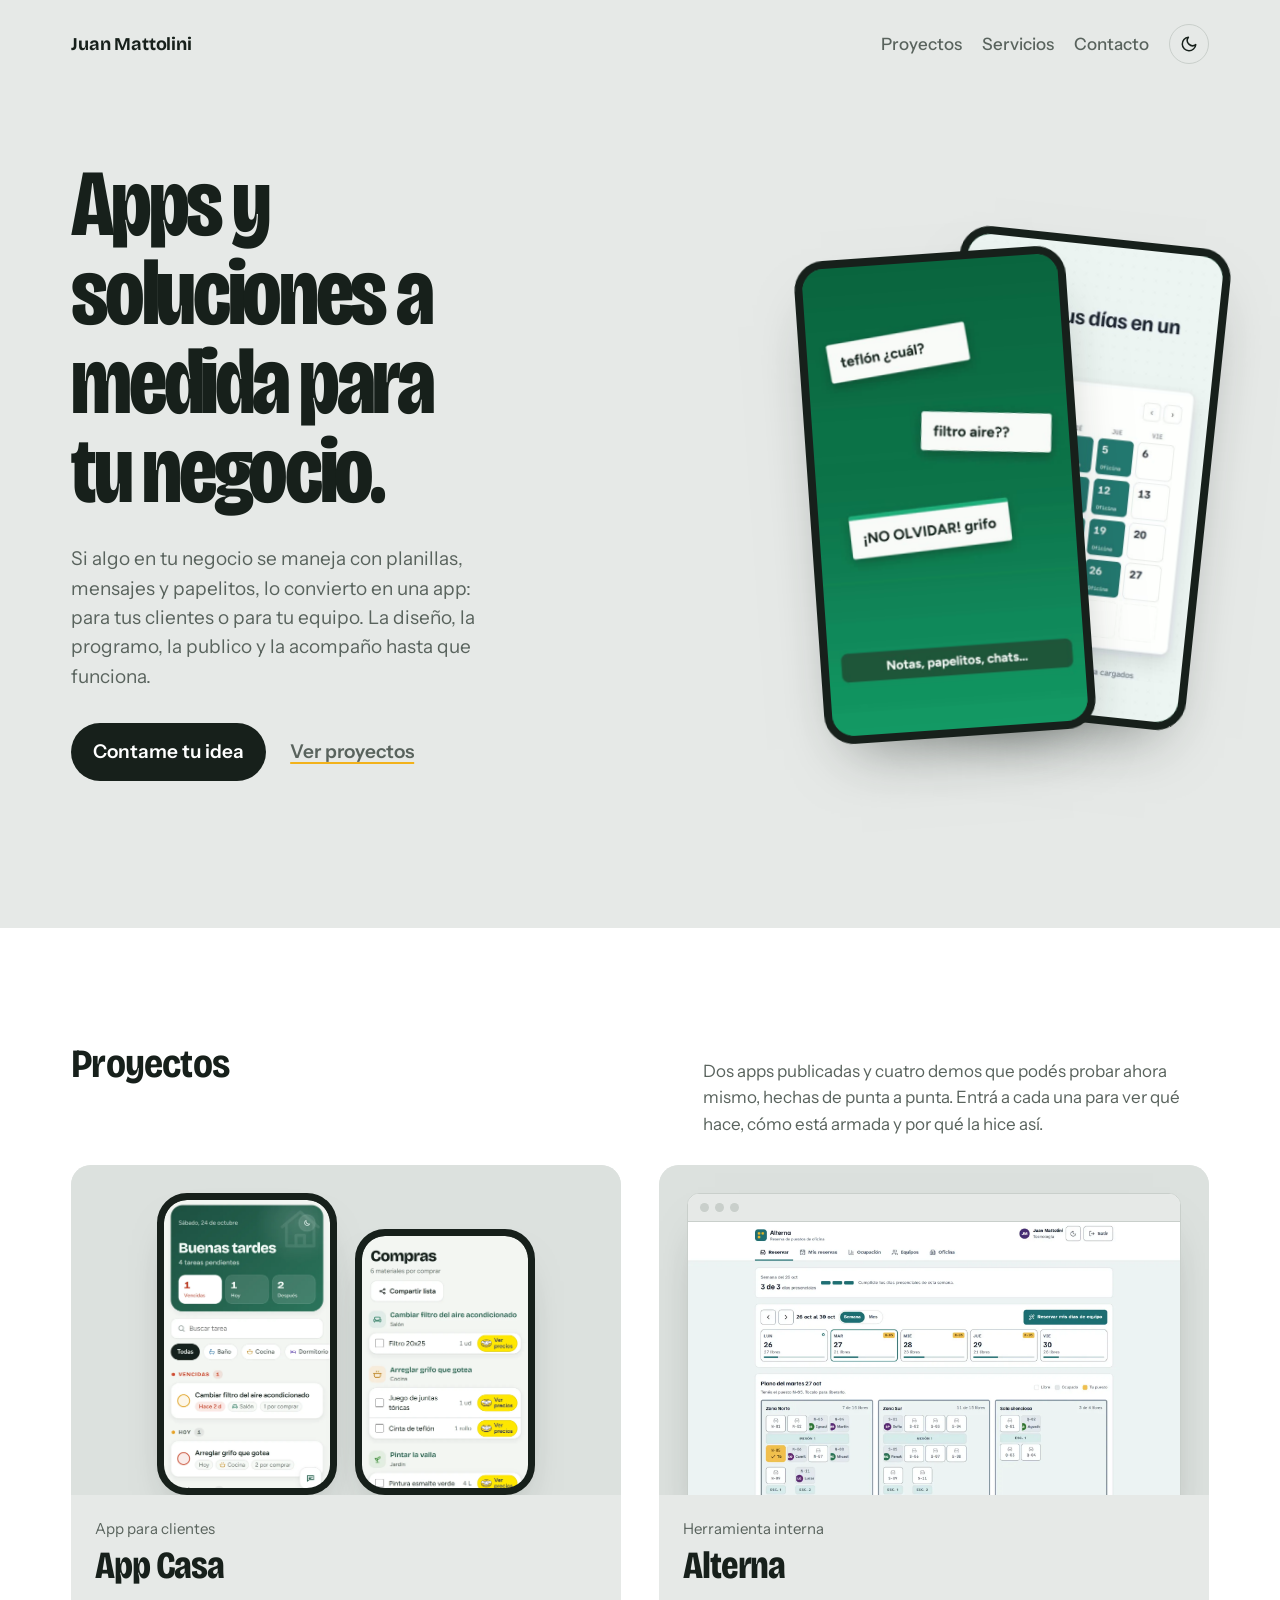
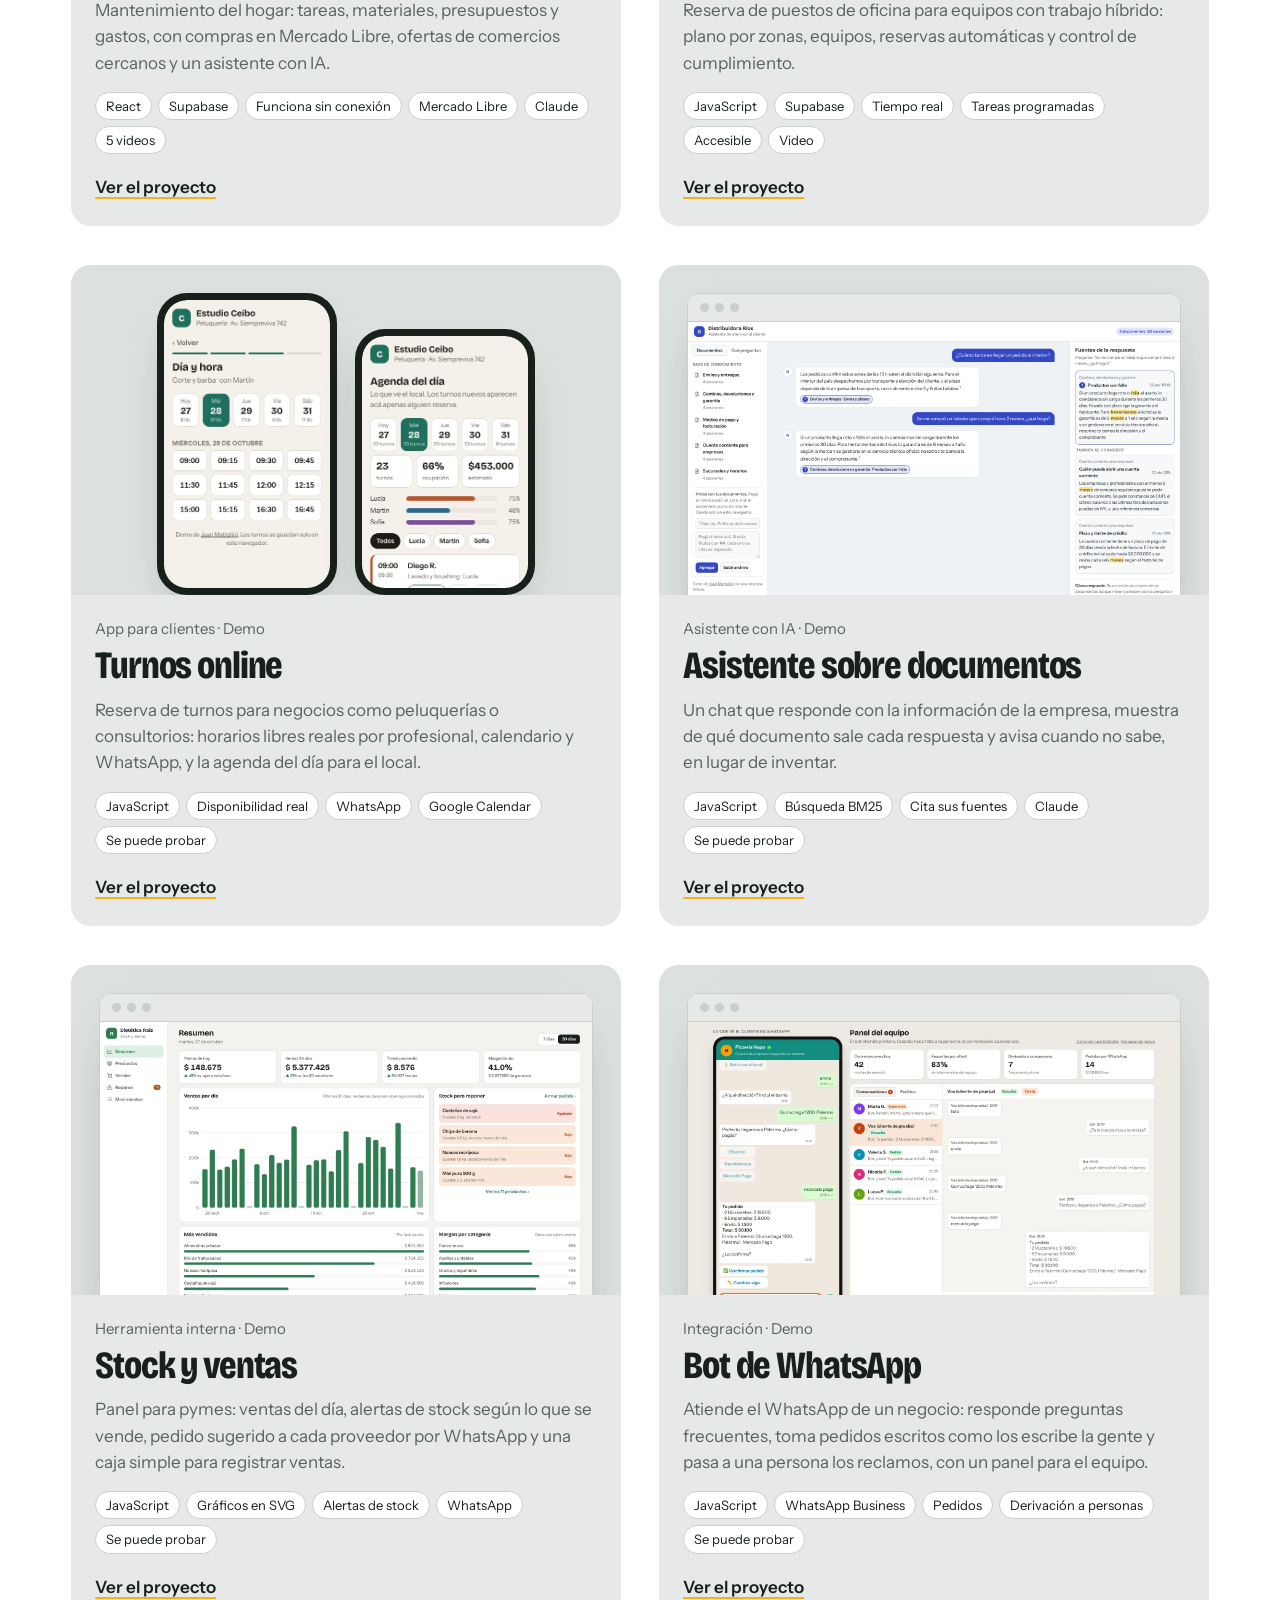
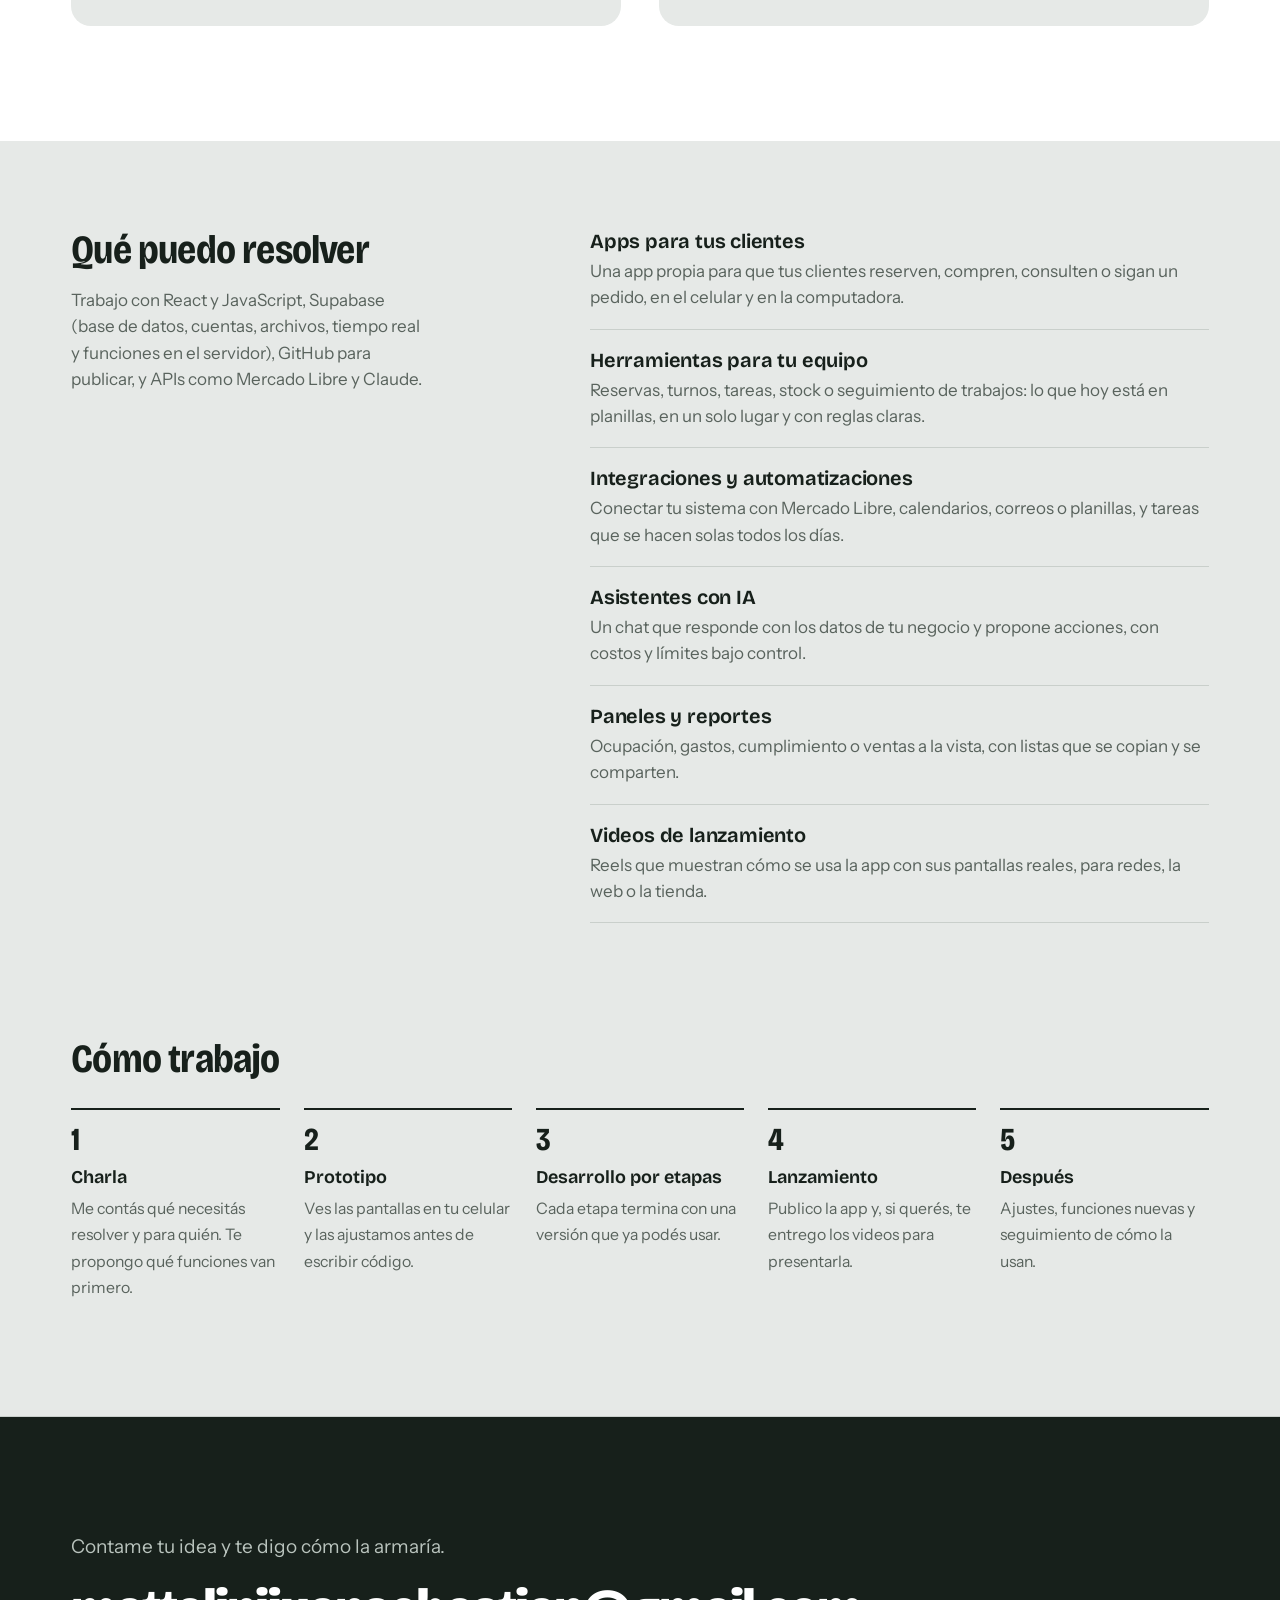
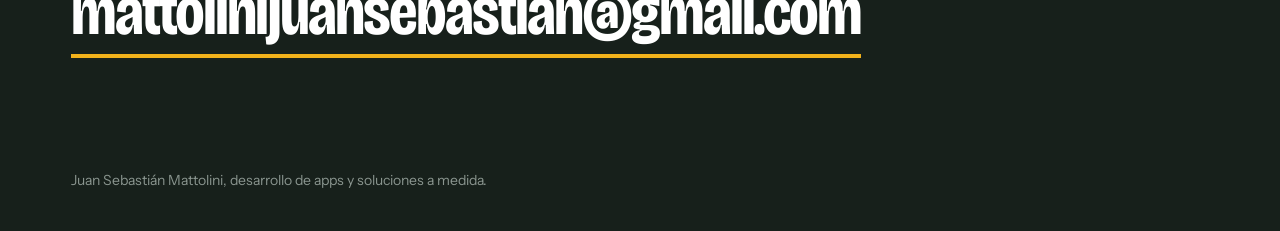
==== commit 8416af77: "Alterna: quitar el nombre YADcras Park y el detalle del esquema 3+2 Textos de la página y de la tarj" ====
--- a/index.html
+++ b/index.html
@@ -66,7 +66,7 @@
           <div class="project-body">
             <p class="project-kind">Herramienta interna</p>
             <h3>Alterna</h3>
-            <p>Reserva de puestos de oficina para el esquema híbrido de 3 días presenciales y 2 en casa: plano por zonas, equipos, reservas automáticas y control de cumplimiento.</p>
+            <p>Reserva de puestos de oficina para equipos con trabajo híbrido: plano por zonas, equipos, reservas automáticas y control de cumplimiento.</p>
             <ul class="tags"><li>JavaScript</li><li>Supabase</li><li>Tiempo real</li><li>Tareas programadas</li><li>Accesible</li><li>Video</li></ul>
             <span class="more">Ver el proyecto</span>
           </div>
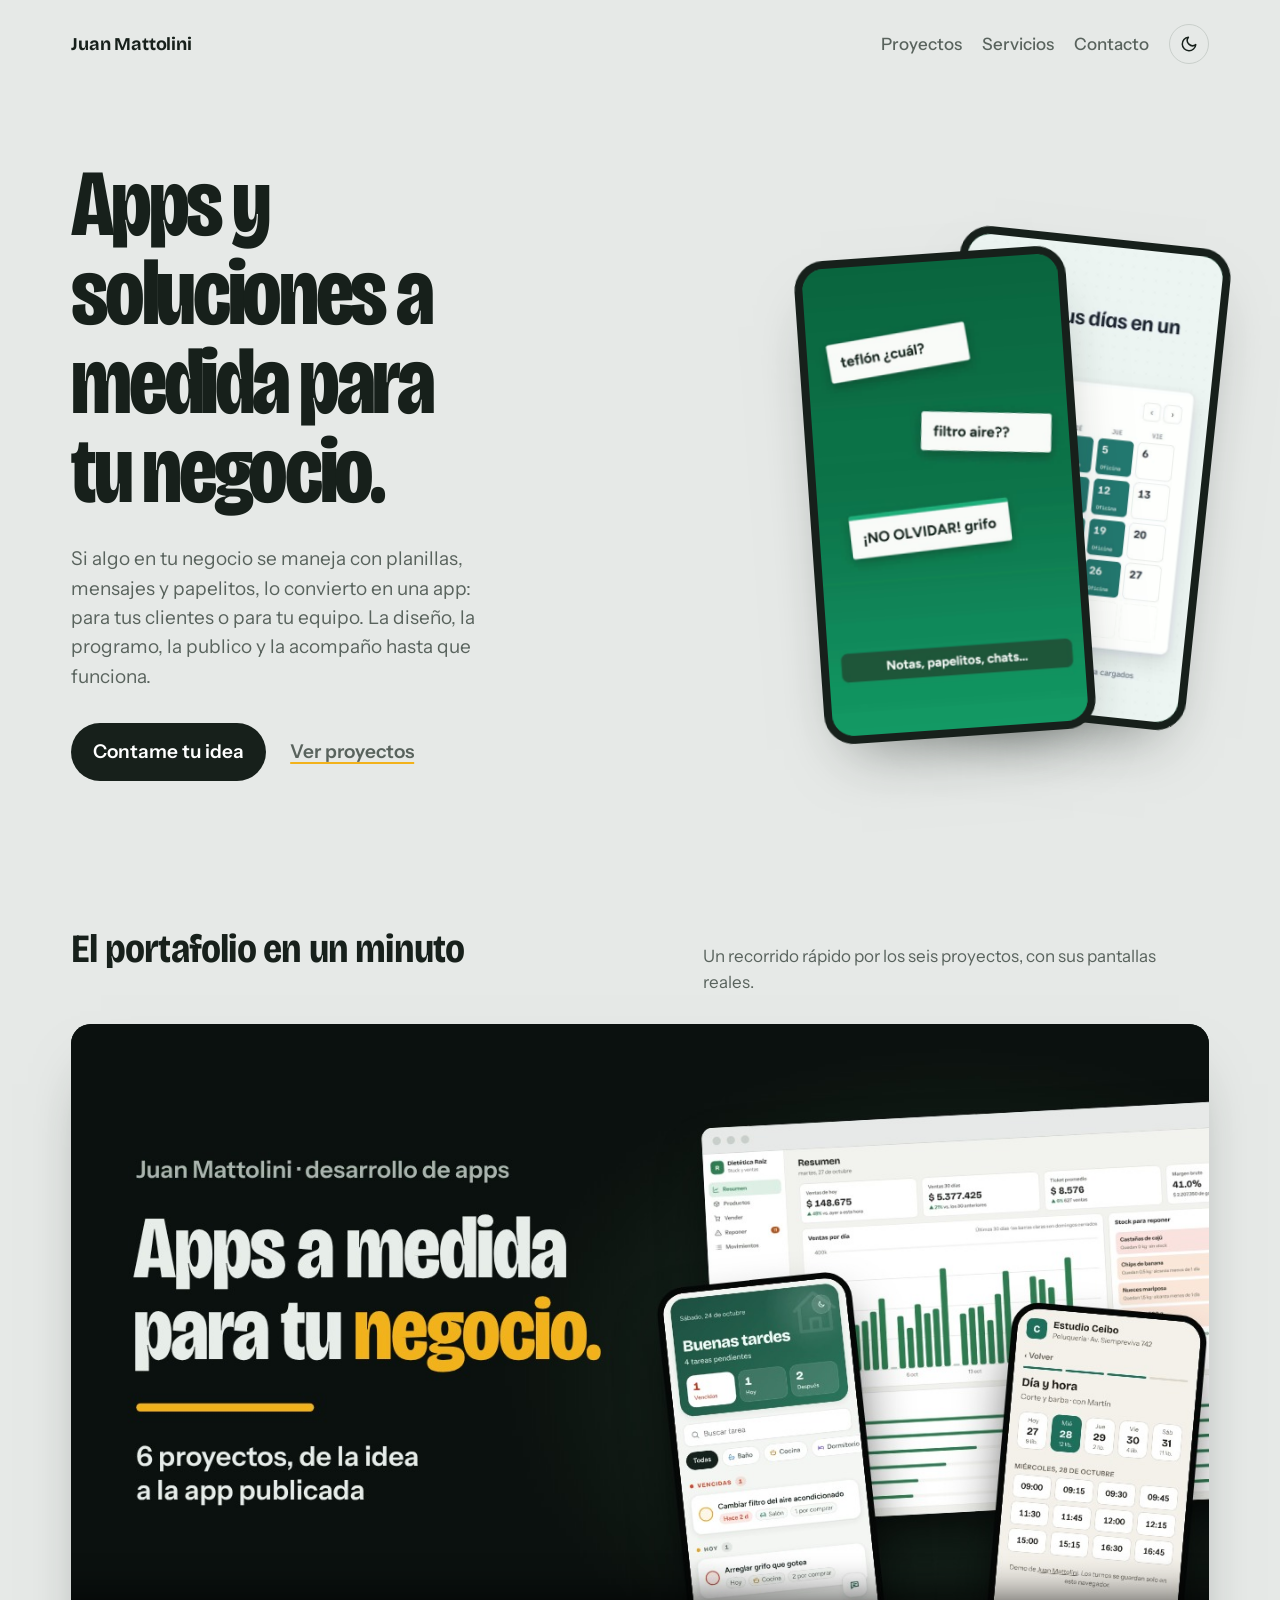
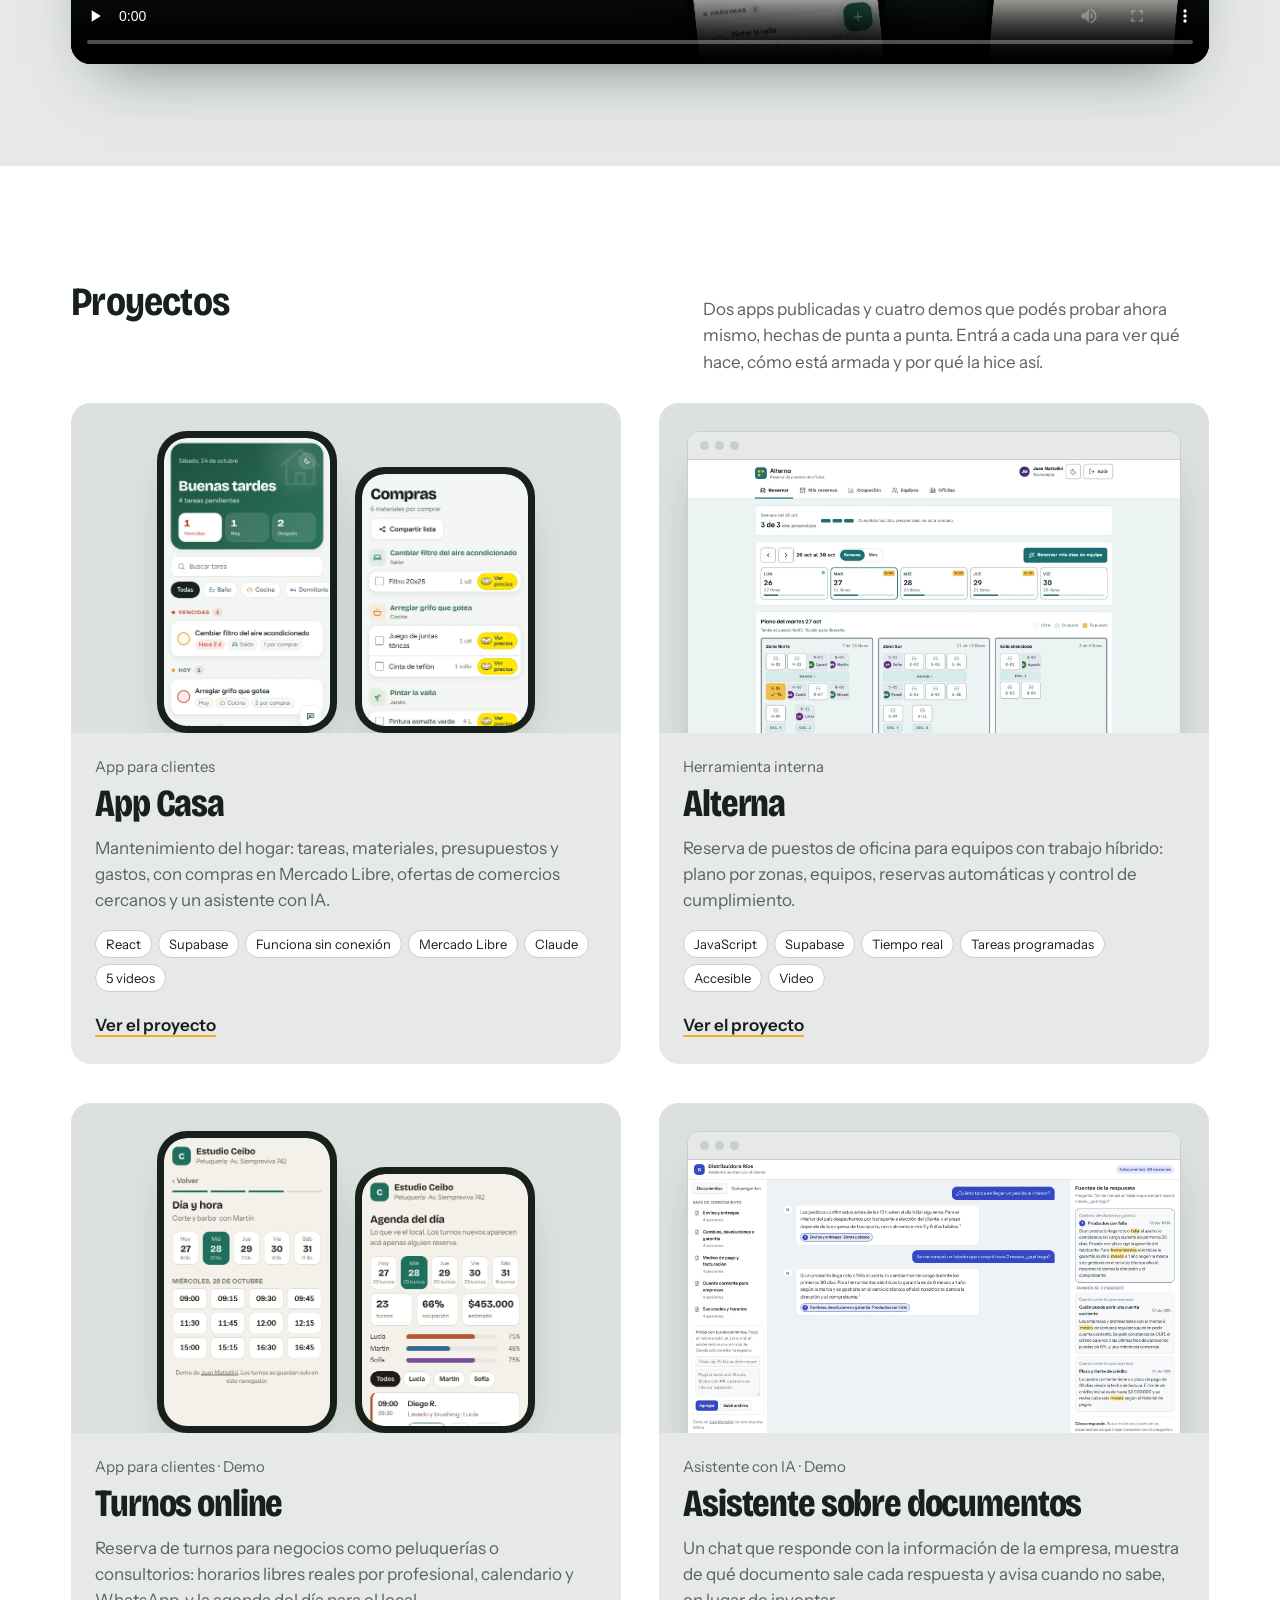
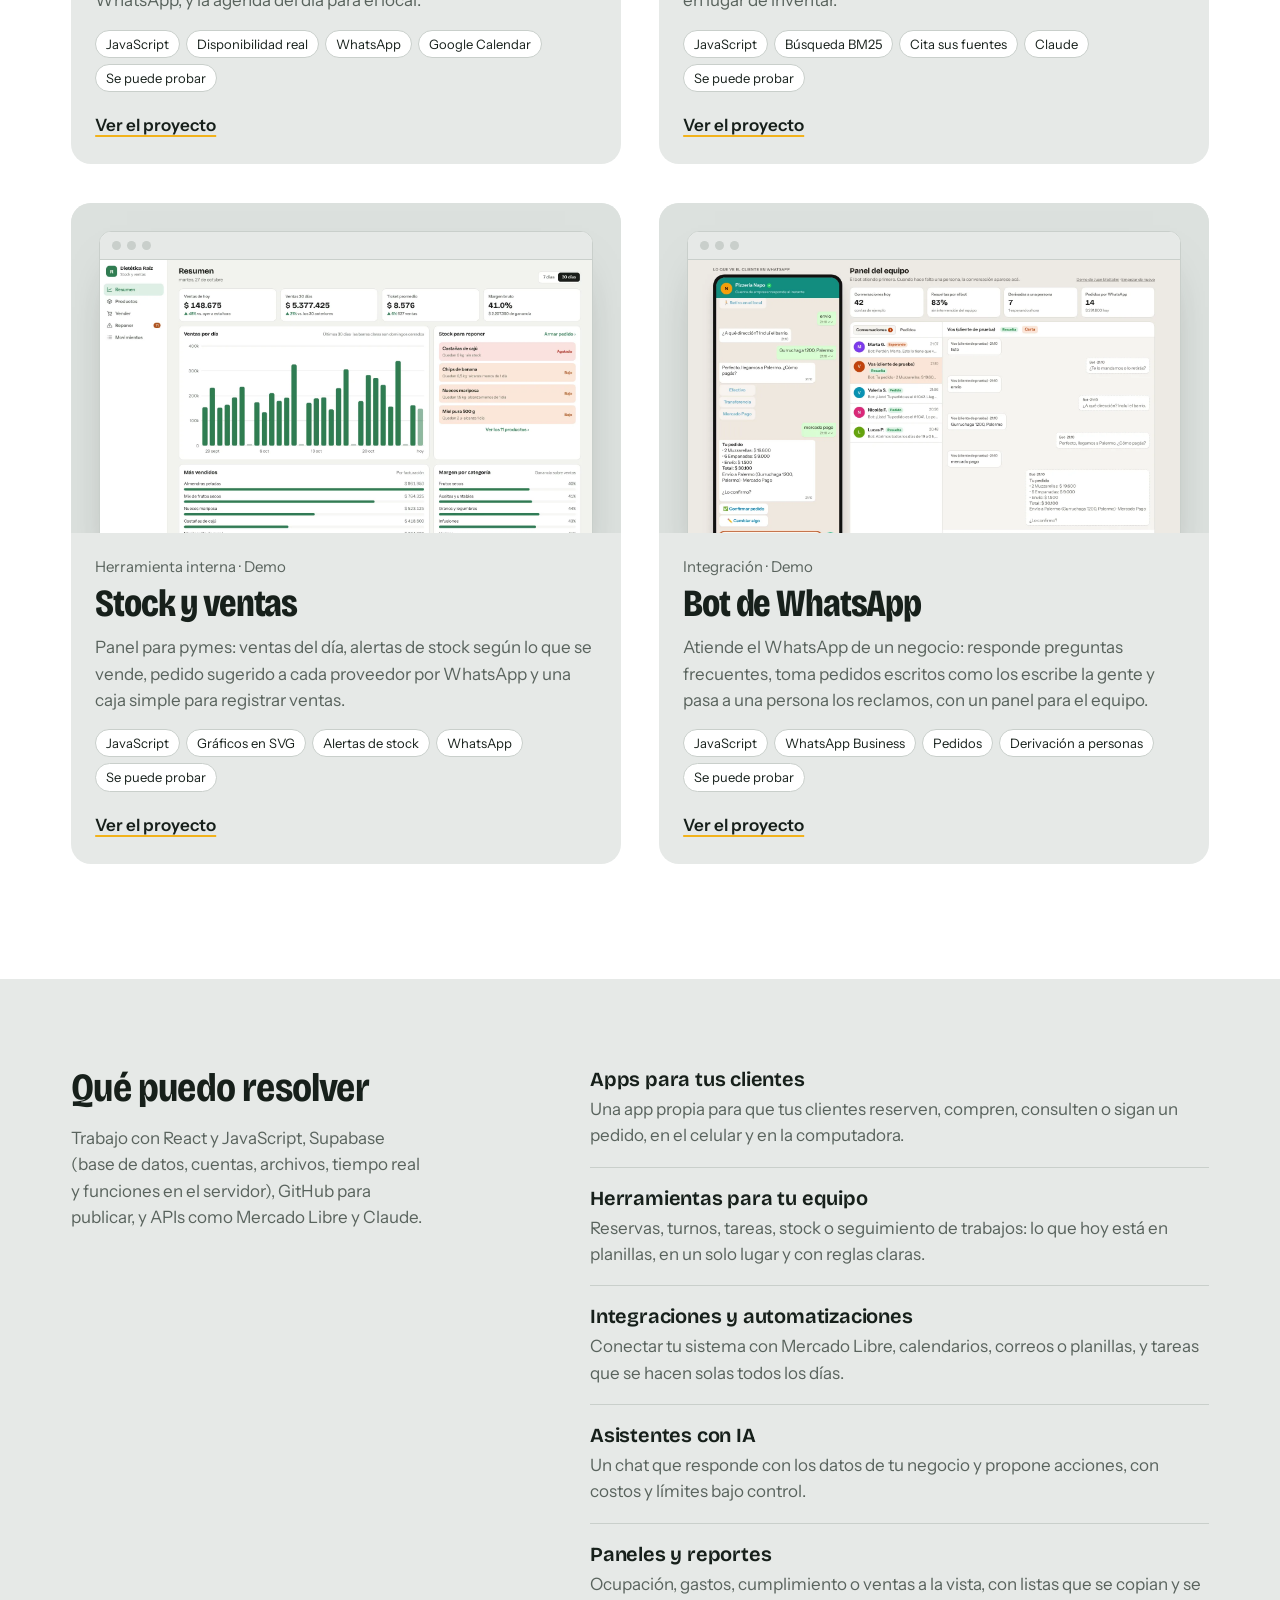
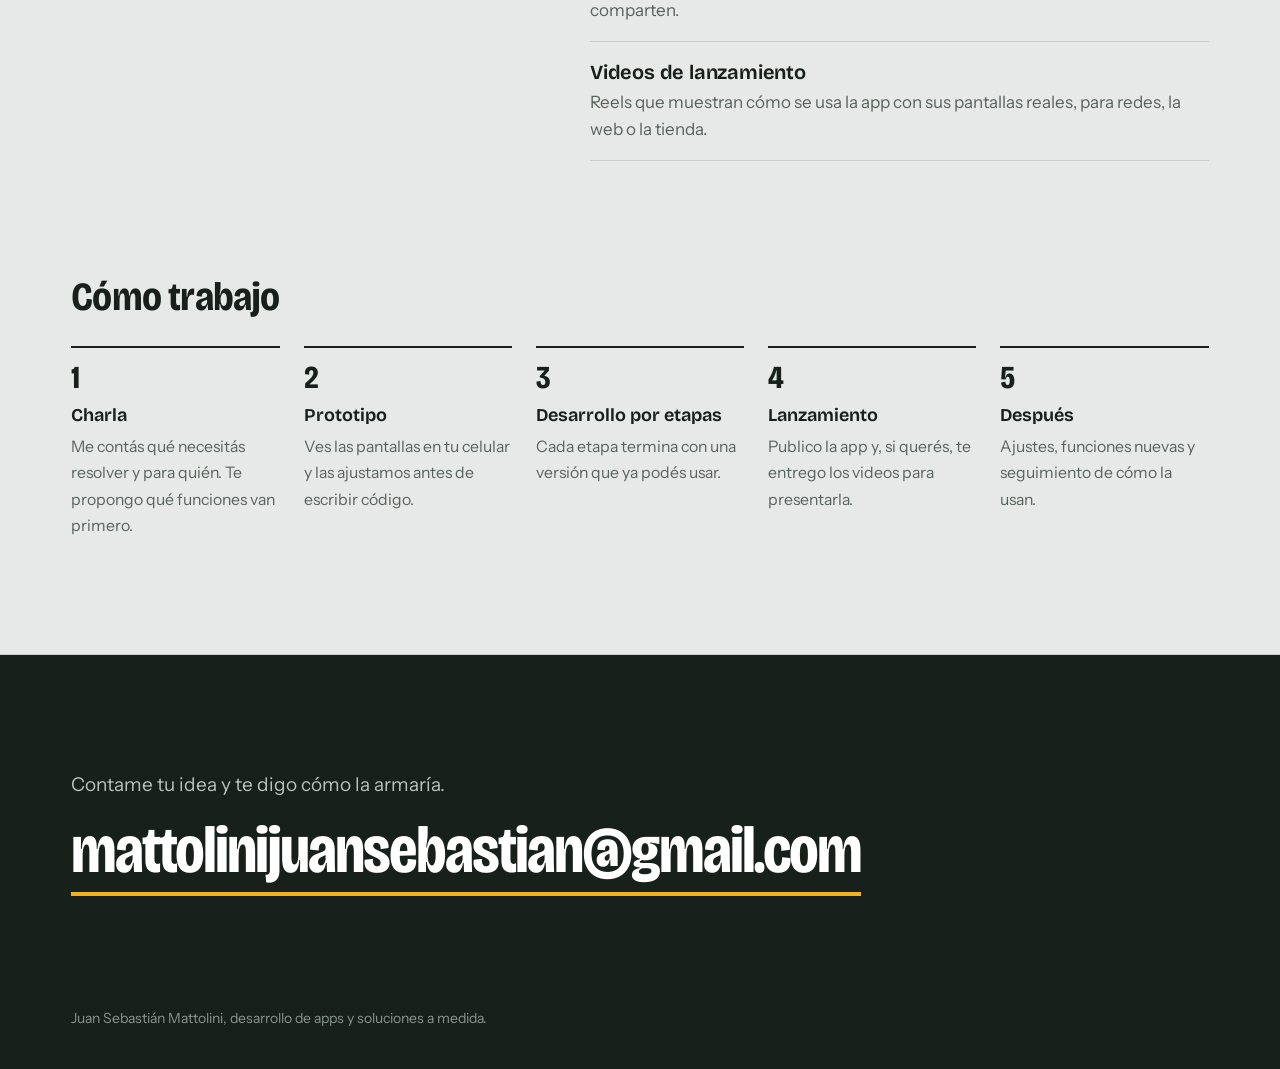
==== commit 49699968: "Sumar el video de presentación del portafolio a la portada Co-Authored-By: Claude Opus 5.5 (1M conte" ====
--- a/index.html
+++ b/index.html
@@ -34,9 +34,17 @@
       </p>
     </div>
     <div class="phones" aria-hidden="true">
-      <div class="phone phone-back"><video src="videos/alterna.mp4" poster="posters/alterna.jpg" autoplay muted loop playsinline></video></div>
+      <div class="phone phone-back"><video src="videos/alterna.mp4?v=2" poster="posters/alterna.jpg" autoplay muted loop playsinline></video></div>
       <div class="phone phone-front"><video src="videos/compras.mp4" poster="posters/compras.jpg" autoplay muted loop playsinline></video></div>
     </div>
+  </section>
+
+  <section class="wrap showreel" aria-labelledby="video-titulo">
+    <div class="work-head">
+      <h2 id="video-titulo">El portafolio en un minuto</h2>
+      <p>Un recorrido rápido por los seis proyectos, con sus pantallas reales.</p>
+    </div>
+    <video src="videos/portafolio.mp4" poster="posters/portafolio.jpg" controls preload="none" playsinline width="1920" height="1080" aria-label="Video de presentación del portafolio, sin sonido"></video>
   </section>
 
   <section class="projects" id="proyectos" aria-labelledby="proyectos-titulo">
--- a/styles.css
+++ b/styles.css
@@ -292,6 +292,8 @@
 .project:hover { background: var(--hover); }
 .project:hover .more { color: var(--ink); text-decoration-color: var(--ink); }
 .projects + .offer { border-top: 0; padding-top: 0; }
+.showreel { padding-bottom: clamp(56px, 8vw, 104px); }
+.showreel video { display: block; width: 100%; height: auto; border-radius: 20px; background: var(--deep); box-shadow: 0 30px 60px -30px var(--shadow); }
 
 /* Páginas de proyecto */
 .case-first { padding-top: clamp(40px, 6vw, 72px); }
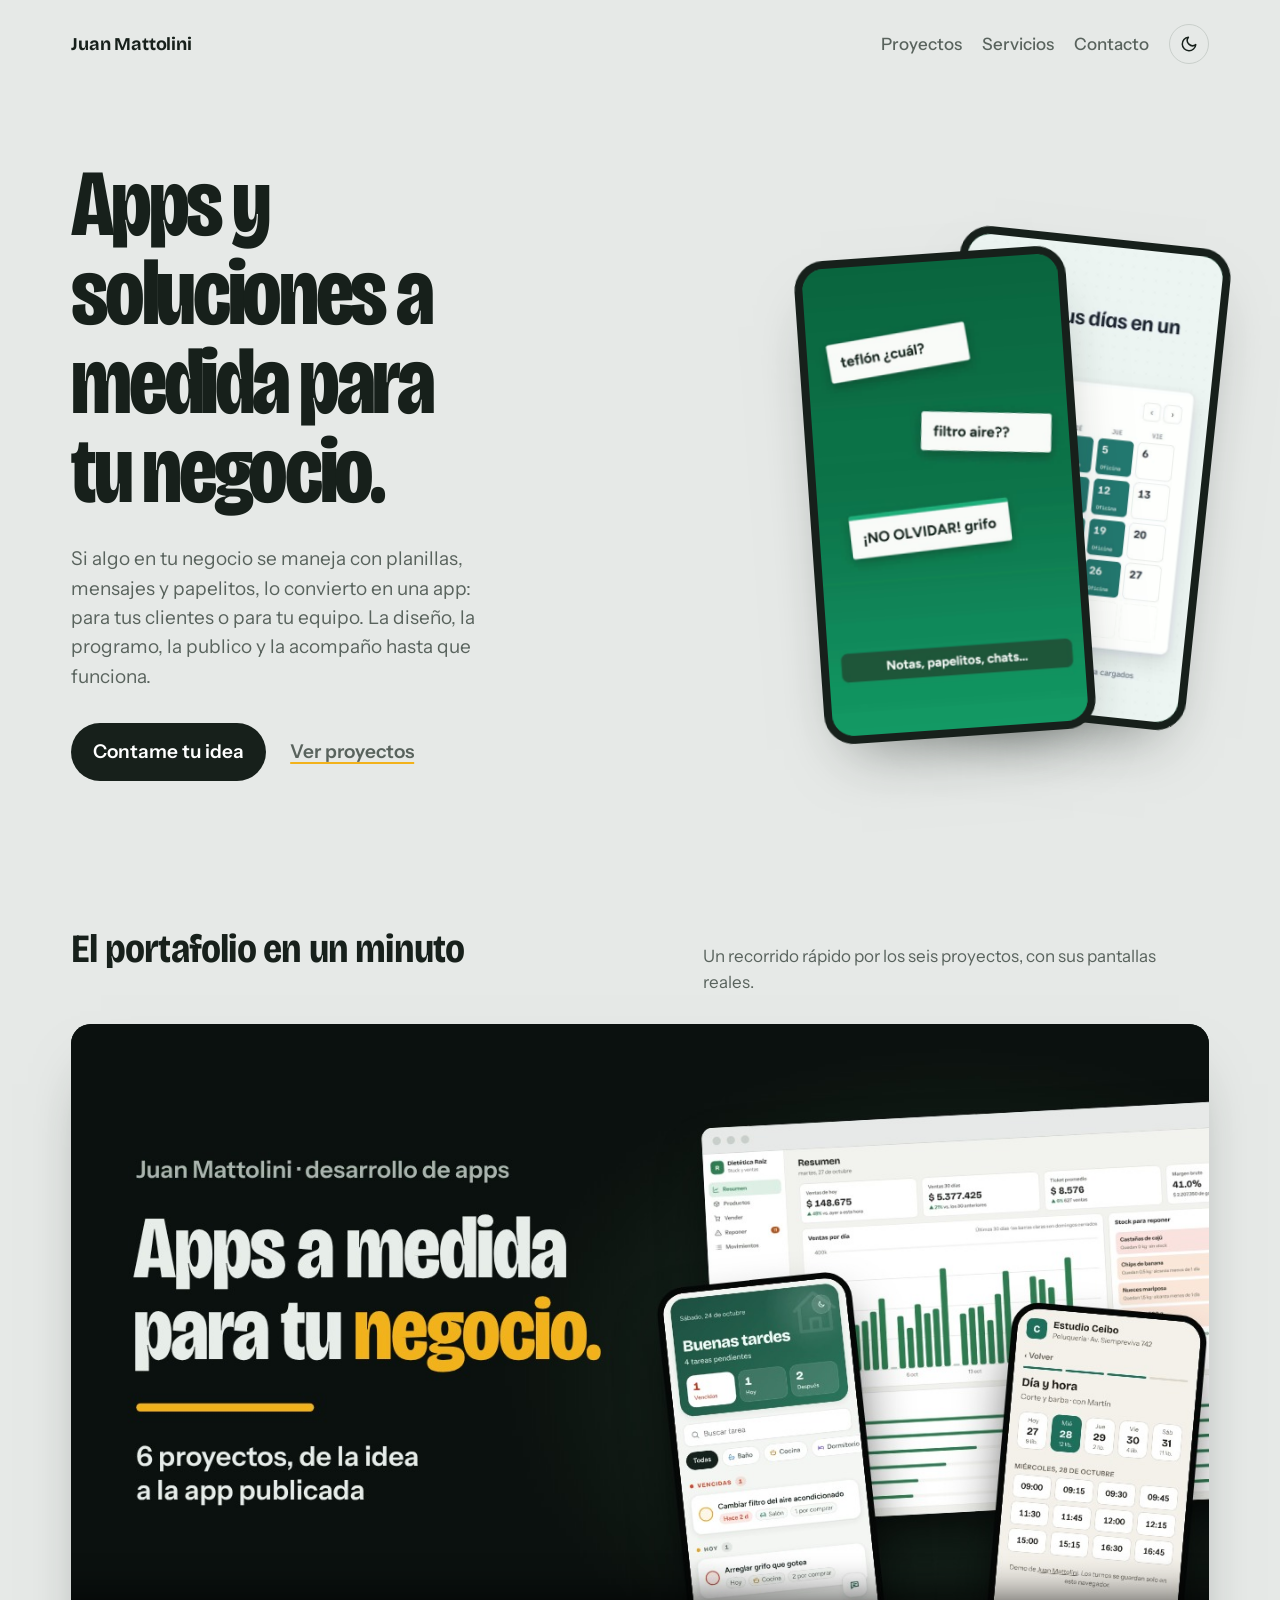
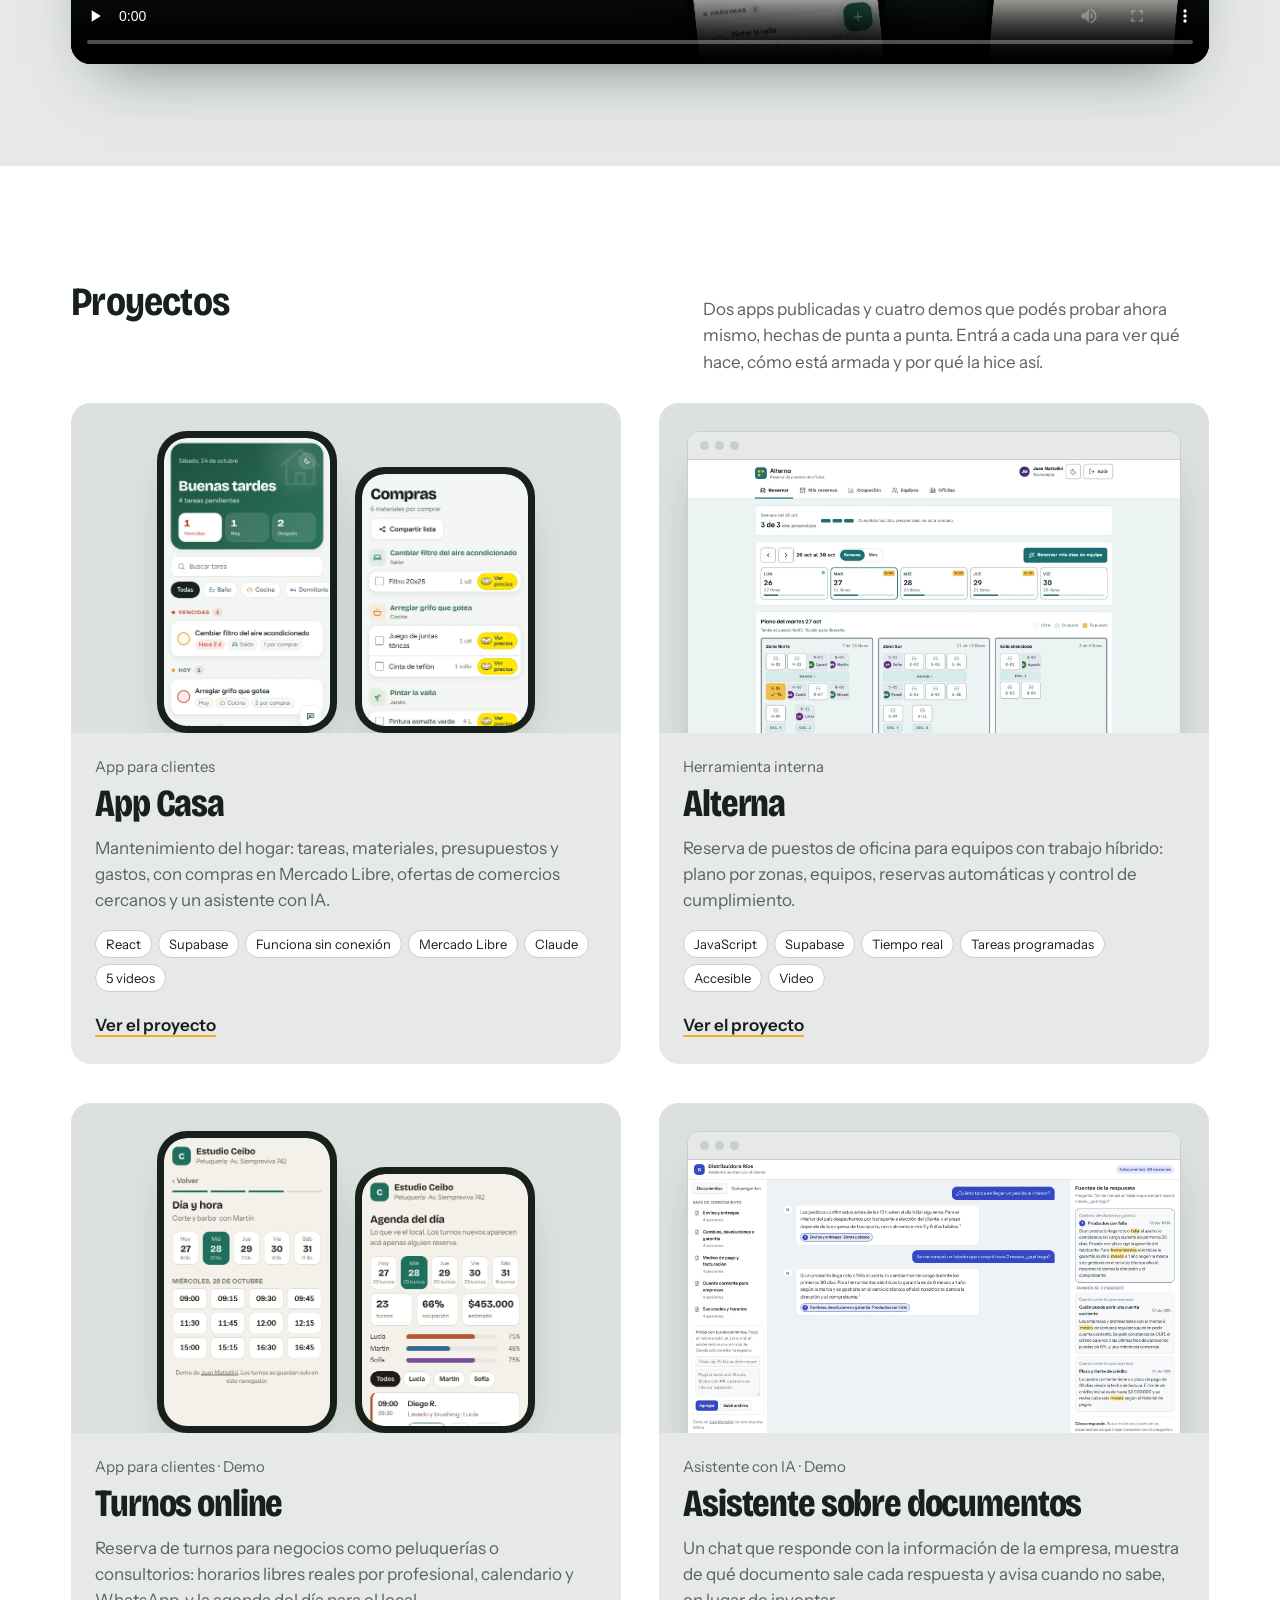
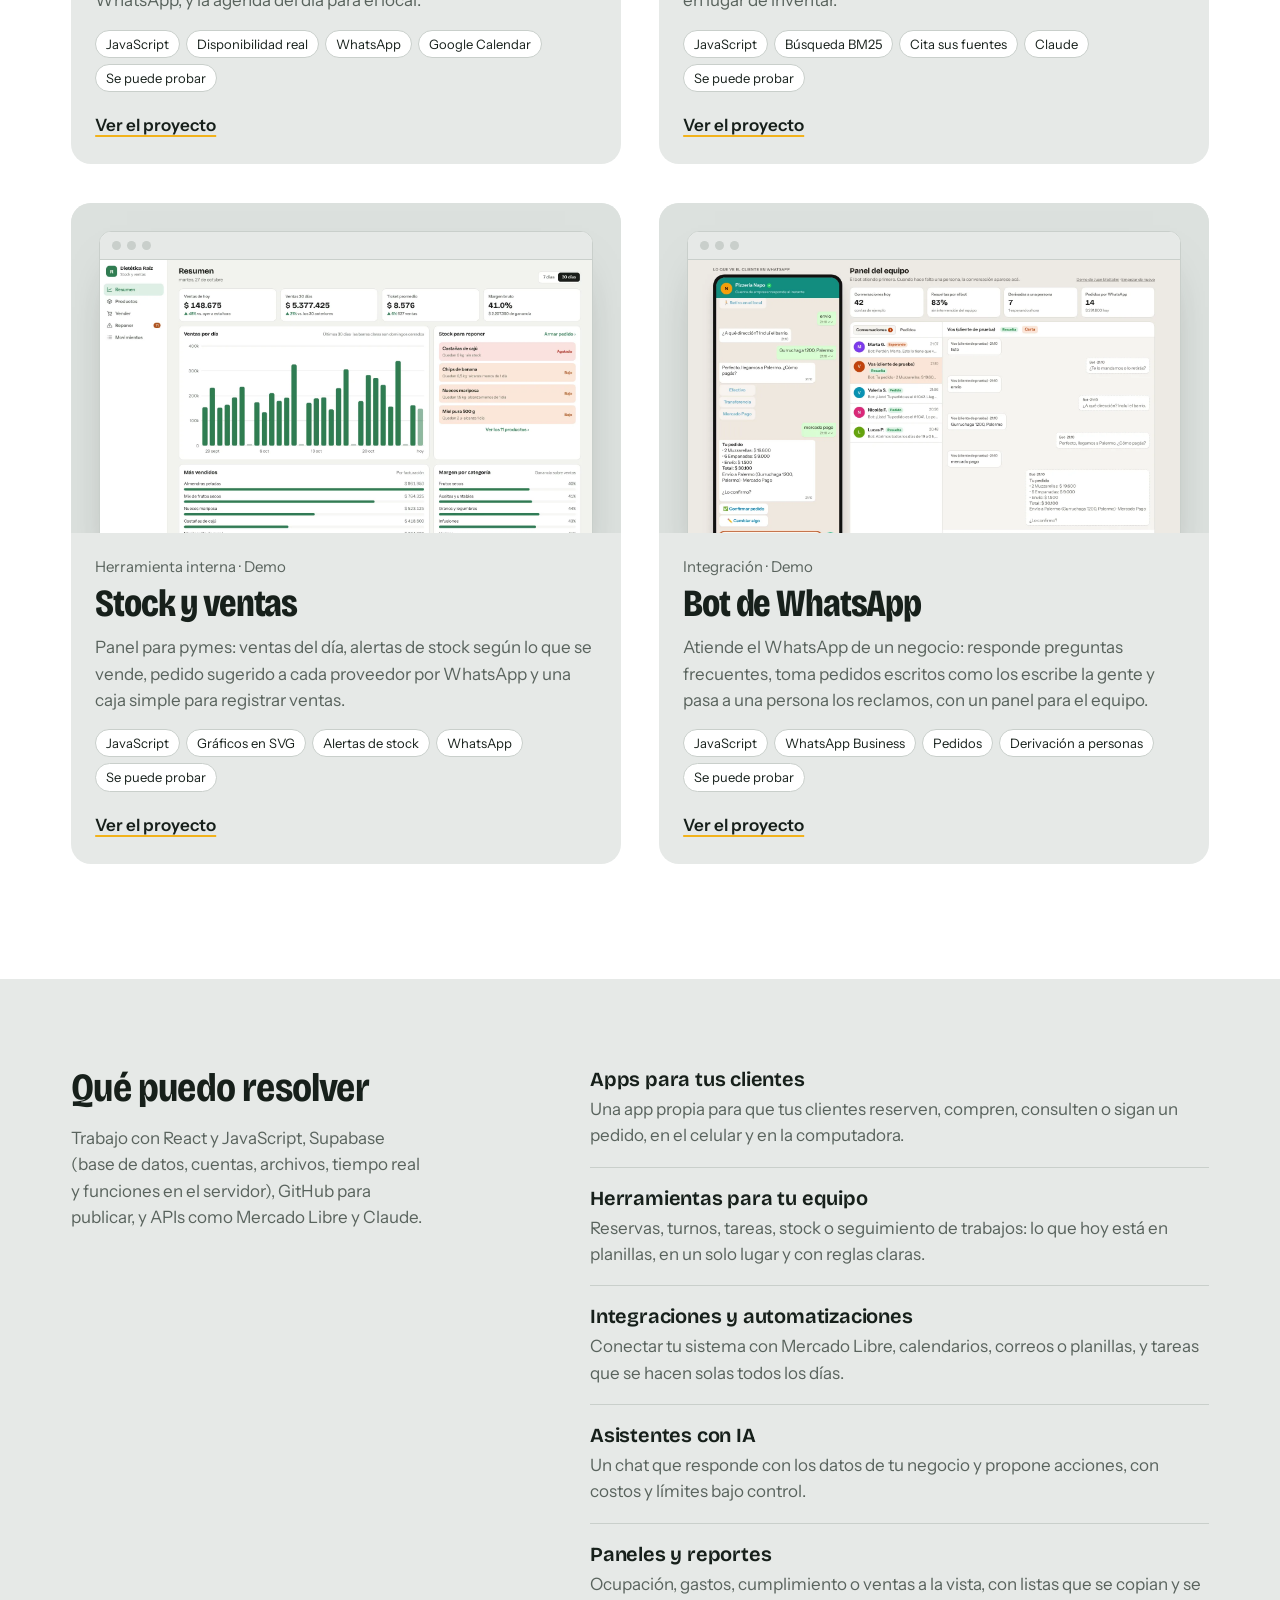
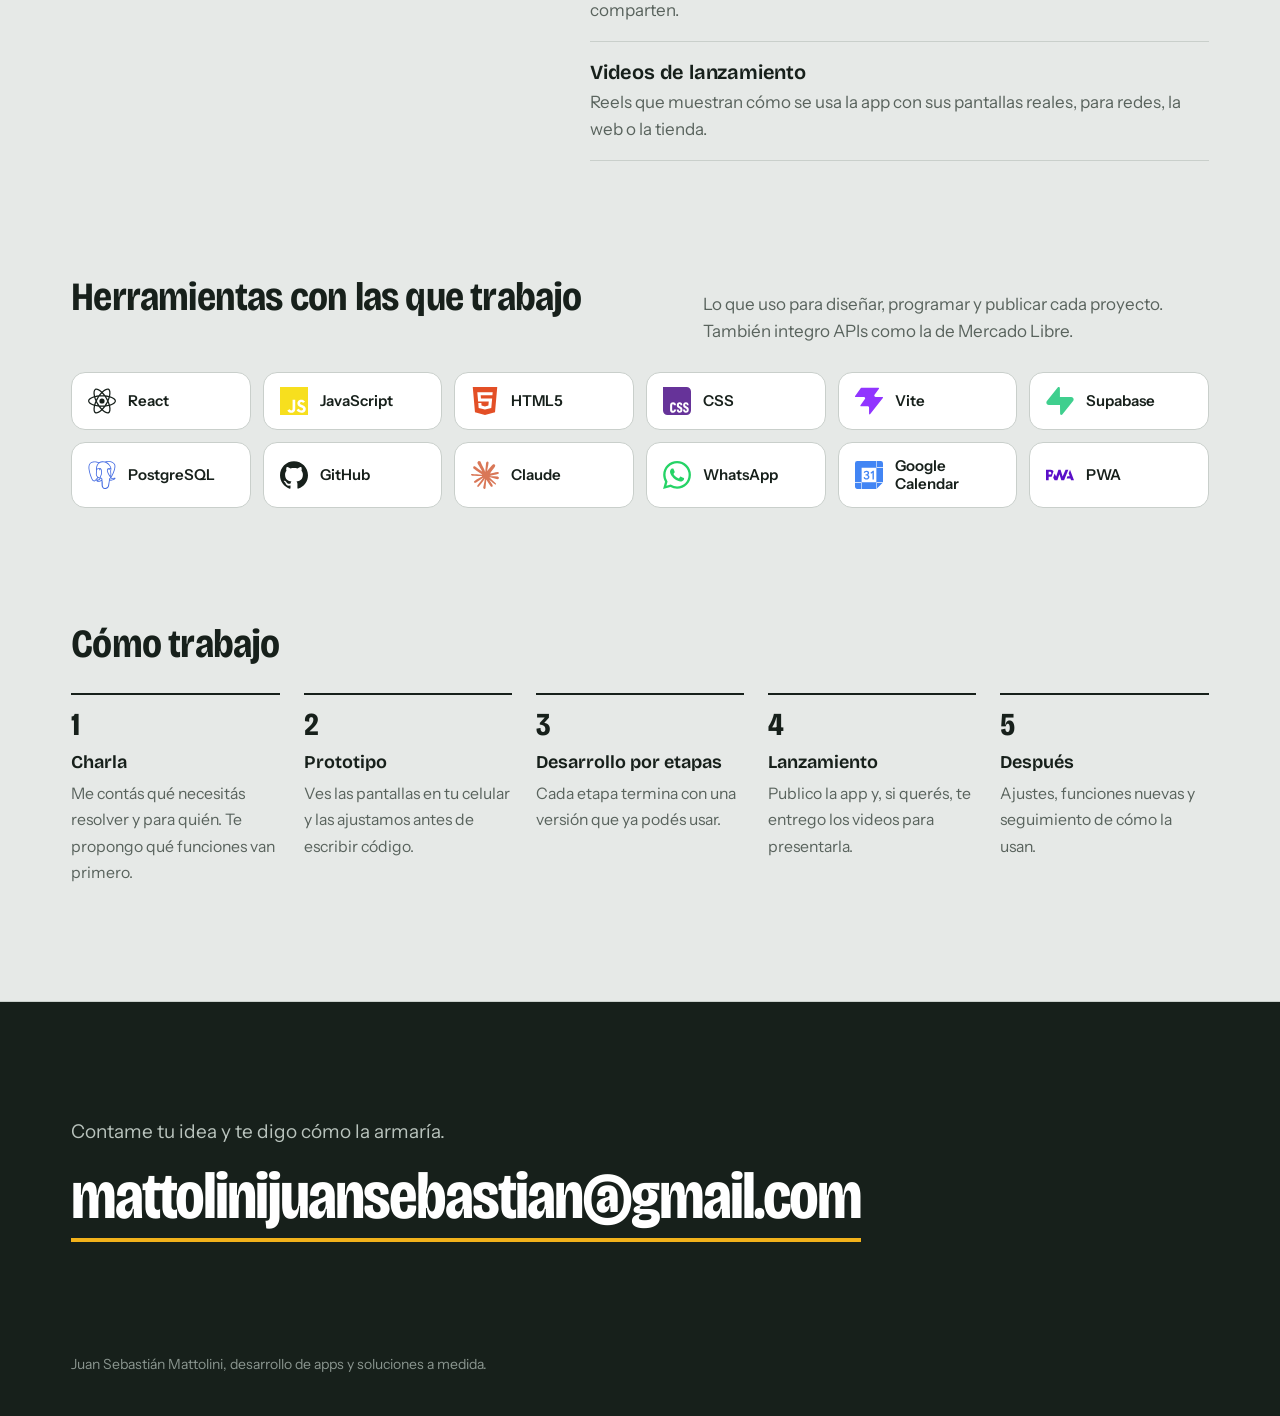
==== commit 8e151e10: "Sumar a la portada los logos de las herramientas con las que trabajo Co-Authored-By: Claude Opus 5.5" ====
--- a/index.html
+++ b/index.html
@@ -147,6 +147,27 @@
     </ul>
   </section>
 
+  <section class="wrap tools" id="herramientas" aria-labelledby="herramientas-titulo">
+    <div class="work-head">
+      <h2 id="herramientas-titulo">Herramientas con las que trabajo</h2>
+      <p>Lo que uso para diseñar, programar y publicar cada proyecto. También integro APIs como la de Mercado Libre.</p>
+    </div>
+    <ul class="tool-list">
+      <li class="tool tool-react"><i style="--logo: url(logos/react.svg); --c: #61DAFB"></i>React</li>
+      <li class="tool tool-javascript"><i style="--logo: url(logos/javascript.svg); --c: #F7DF1E"></i>JavaScript</li>
+      <li class="tool tool-html5"><i style="--logo: url(logos/html5.svg); --c: #E34F26"></i>HTML5</li>
+      <li class="tool tool-css"><i style="--logo: url(logos/css.svg); --c: #663399"></i>CSS</li>
+      <li class="tool tool-vite"><i style="--logo: url(logos/vite.svg); --c: #9135FF"></i>Vite</li>
+      <li class="tool tool-supabase"><i style="--logo: url(logos/supabase.svg); --c: #3FCF8E"></i>Supabase</li>
+      <li class="tool tool-postgresql"><i style="--logo: url(logos/postgresql.svg); --c: #4169E1"></i>PostgreSQL</li>
+      <li class="tool tool-github"><i style="--logo: url(logos/github.svg); --c: #181717"></i>GitHub</li>
+      <li class="tool tool-claude"><i style="--logo: url(logos/claude.svg); --c: #D97757"></i>Claude</li>
+      <li class="tool tool-whatsapp"><i style="--logo: url(logos/whatsapp.svg); --c: #25D366"></i>WhatsApp</li>
+      <li class="tool tool-googlecalendar"><i style="--logo: url(logos/googlecalendar.svg); --c: #4285F4"></i>Google Calendar</li>
+      <li class="tool tool-pwa"><i style="--logo: url(logos/pwa.svg); --c: #5A0FC8"></i>PWA</li>
+    </ul>
+  </section>
+
   <section class="wrap steps" aria-labelledby="como-trabajo">
     <h2 id="como-trabajo">Cómo trabajo</h2>
     <ol>
--- a/styles.css
+++ b/styles.css
@@ -469,3 +469,30 @@
   .tour-dots i { transition: none; }
 }
 
+
+/* Herramientas */
+.tools { padding-bottom: clamp(64px, 9vw, 120px); }
+.tool-list {
+  list-style: none; margin: 0; padding: 0;
+  display: grid; grid-template-columns: repeat(6, minmax(0, 1fr)); gap: 12px;
+}
+.tool {
+  display: flex; align-items: center; gap: 12px;
+  background: var(--surface); border: 1px solid var(--line); border-radius: 14px;
+  padding: 14px 16px; font-weight: 600; font-size: 0.9375rem; line-height: 1.2;
+}
+/* Logos oficiales de Simple Icons (CC0), pintados con el color de cada marca */
+.tool i {
+  flex: none; width: 28px; height: 28px; background: var(--c);
+  -webkit-mask: var(--logo) center / contain no-repeat; mask: var(--logo) center / contain no-repeat;
+}
+/* Marcas con poco contraste sobre el fondo de cada tema */
+.tool-github i, .tool-react i { --c: var(--ink) !important; }
+@media (prefers-color-scheme: dark) {
+  :root:not([data-theme="light"]) .tool-css i, :root:not([data-theme="light"]) .tool-pwa i { --c: var(--ink) !important; }
+  :root:not([data-theme="light"]) .tool-react i { --c: #61DAFB !important; }
+}
+:root[data-theme="dark"] .tool-css i, :root[data-theme="dark"] .tool-pwa i { --c: var(--ink) !important; }
+:root[data-theme="dark"] .tool-react i { --c: #61DAFB !important; }
+@media (max-width: 1000px) { .tool-list { grid-template-columns: repeat(4, minmax(0, 1fr)); } }
+@media (max-width: 720px) { .tool-list { grid-template-columns: repeat(2, minmax(0, 1fr)); } }
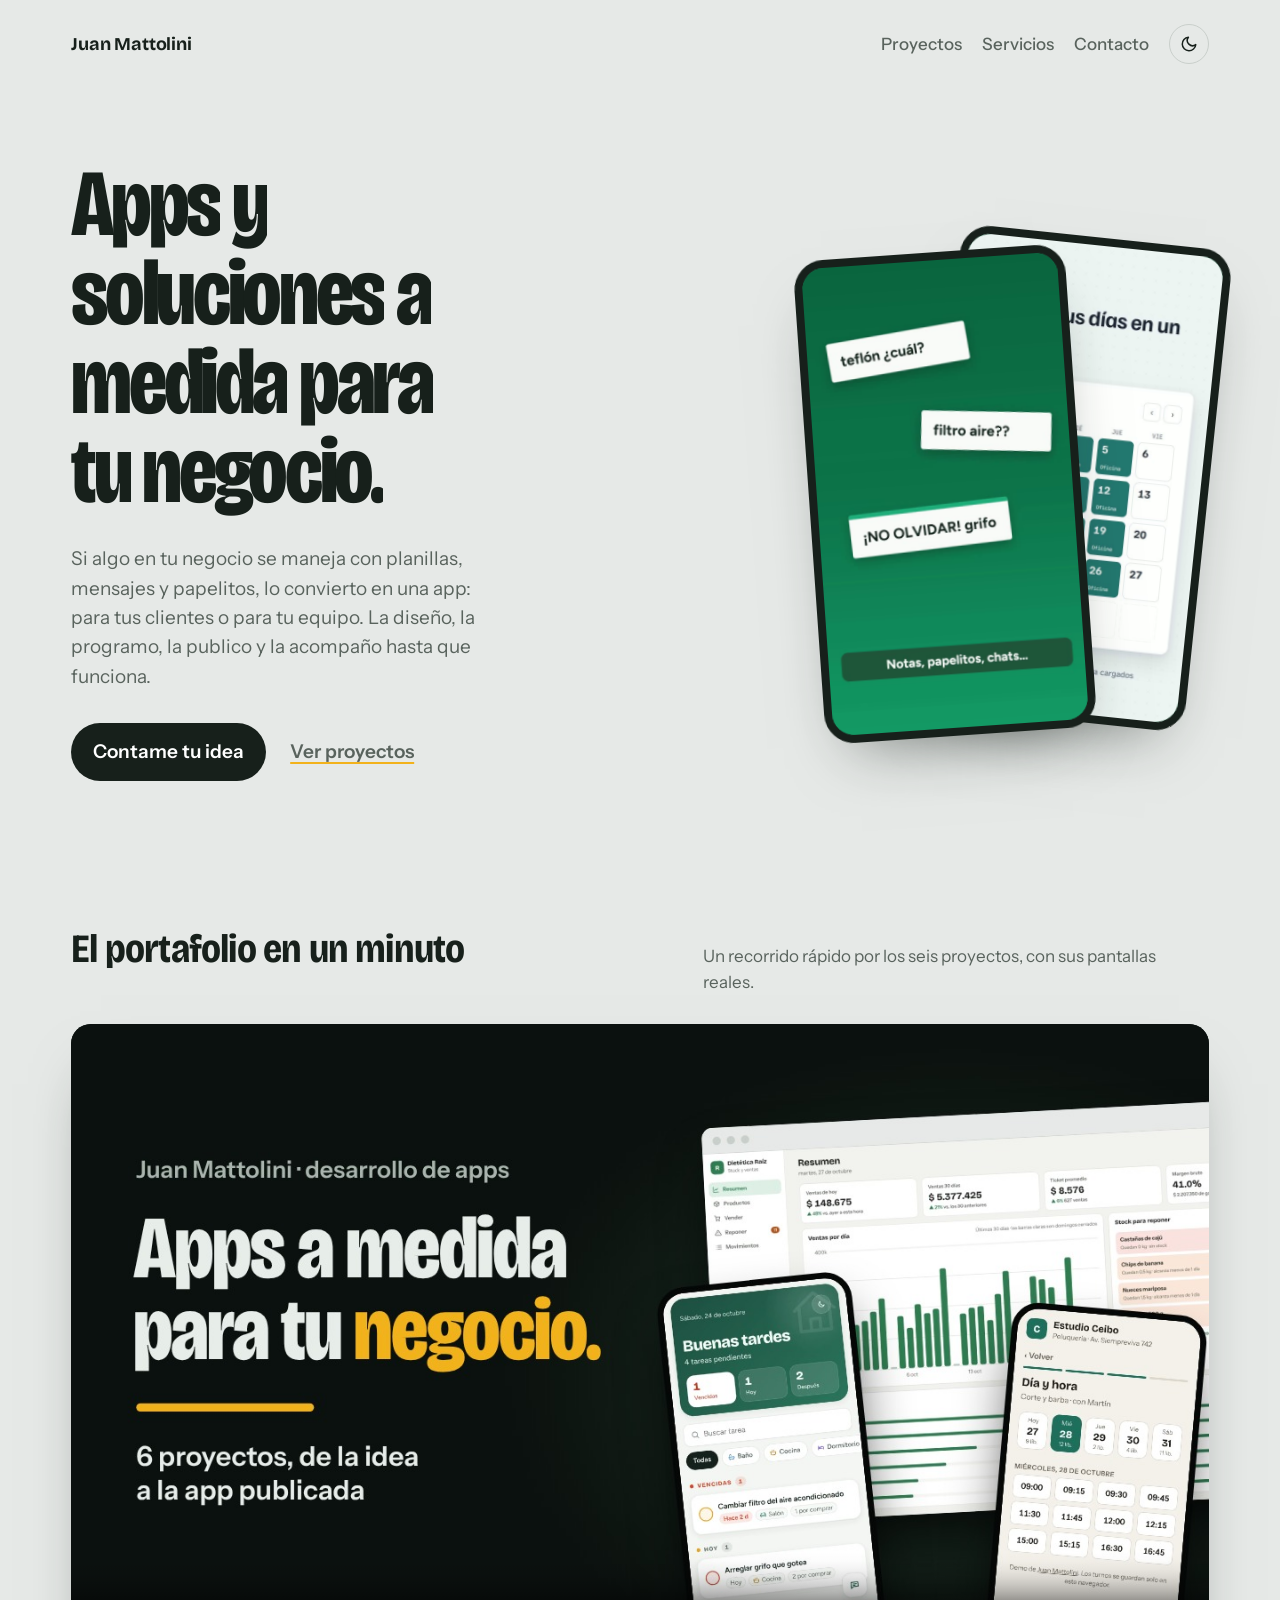
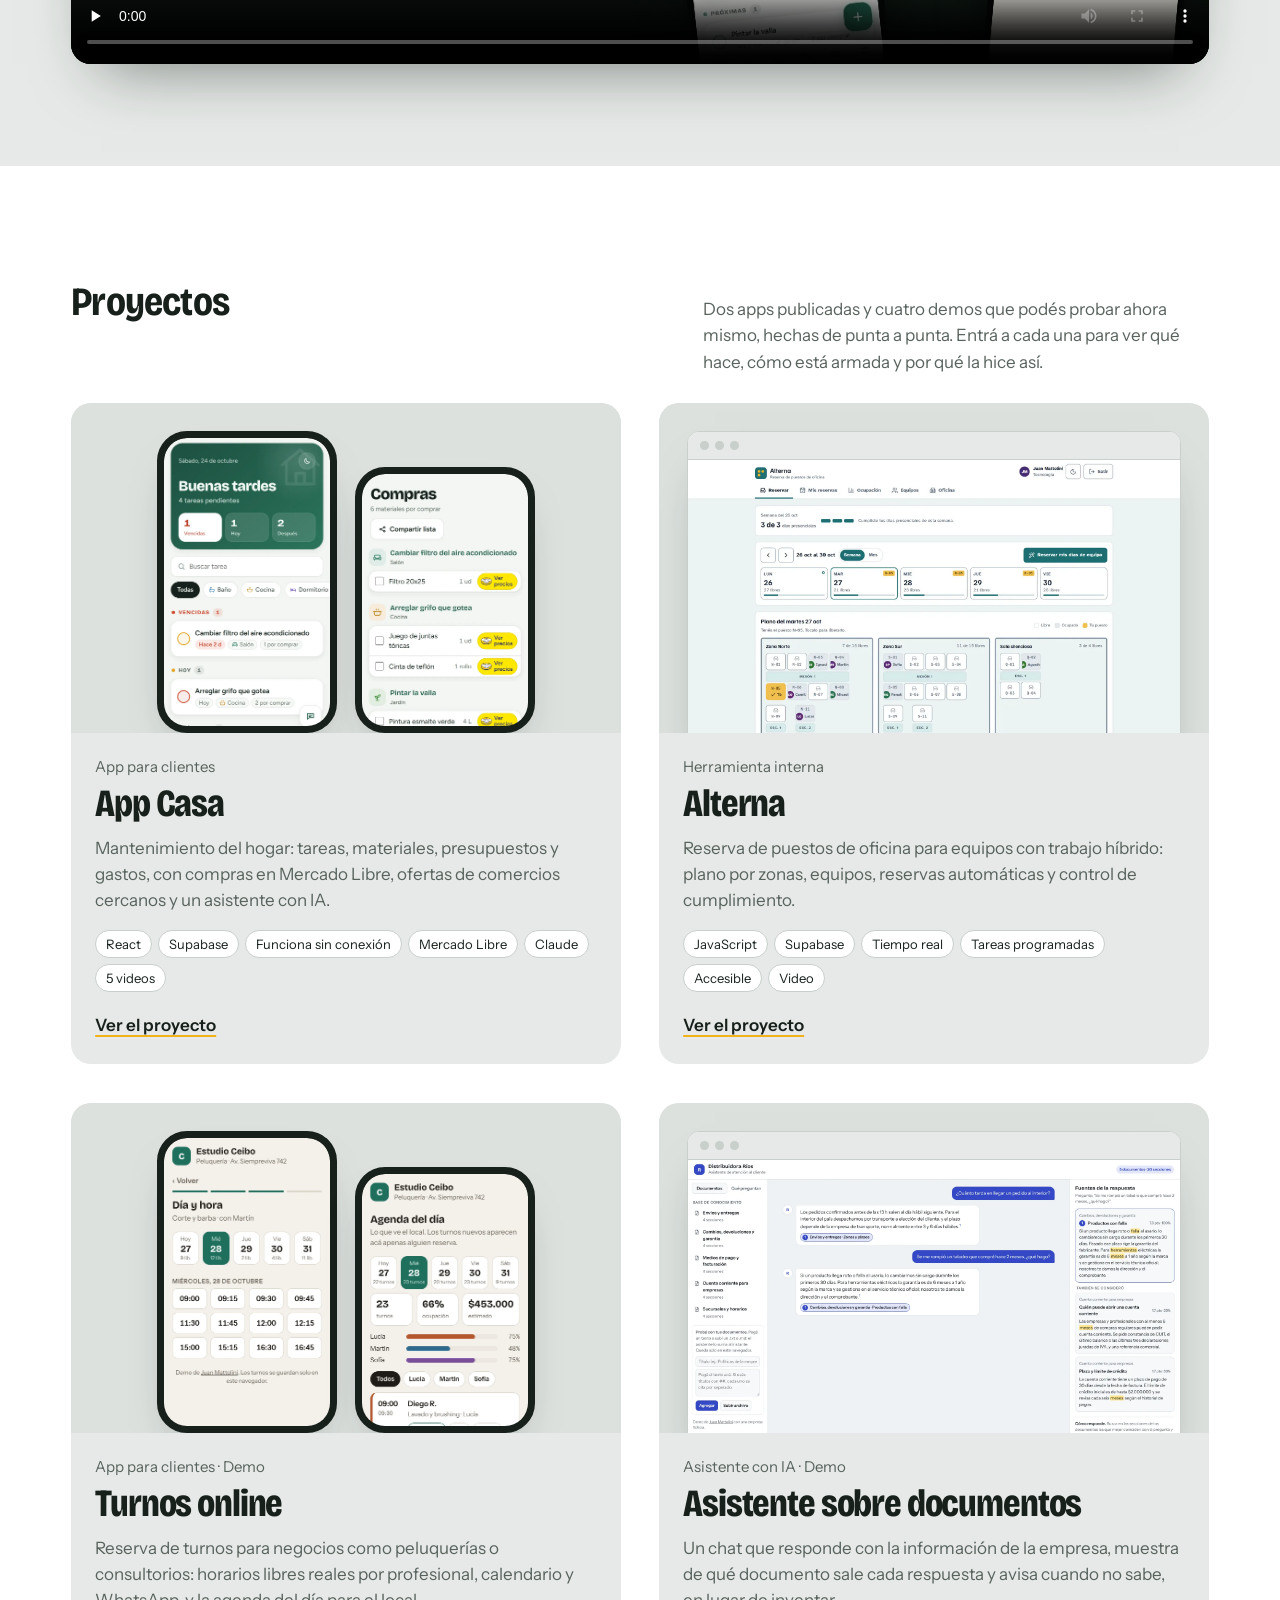
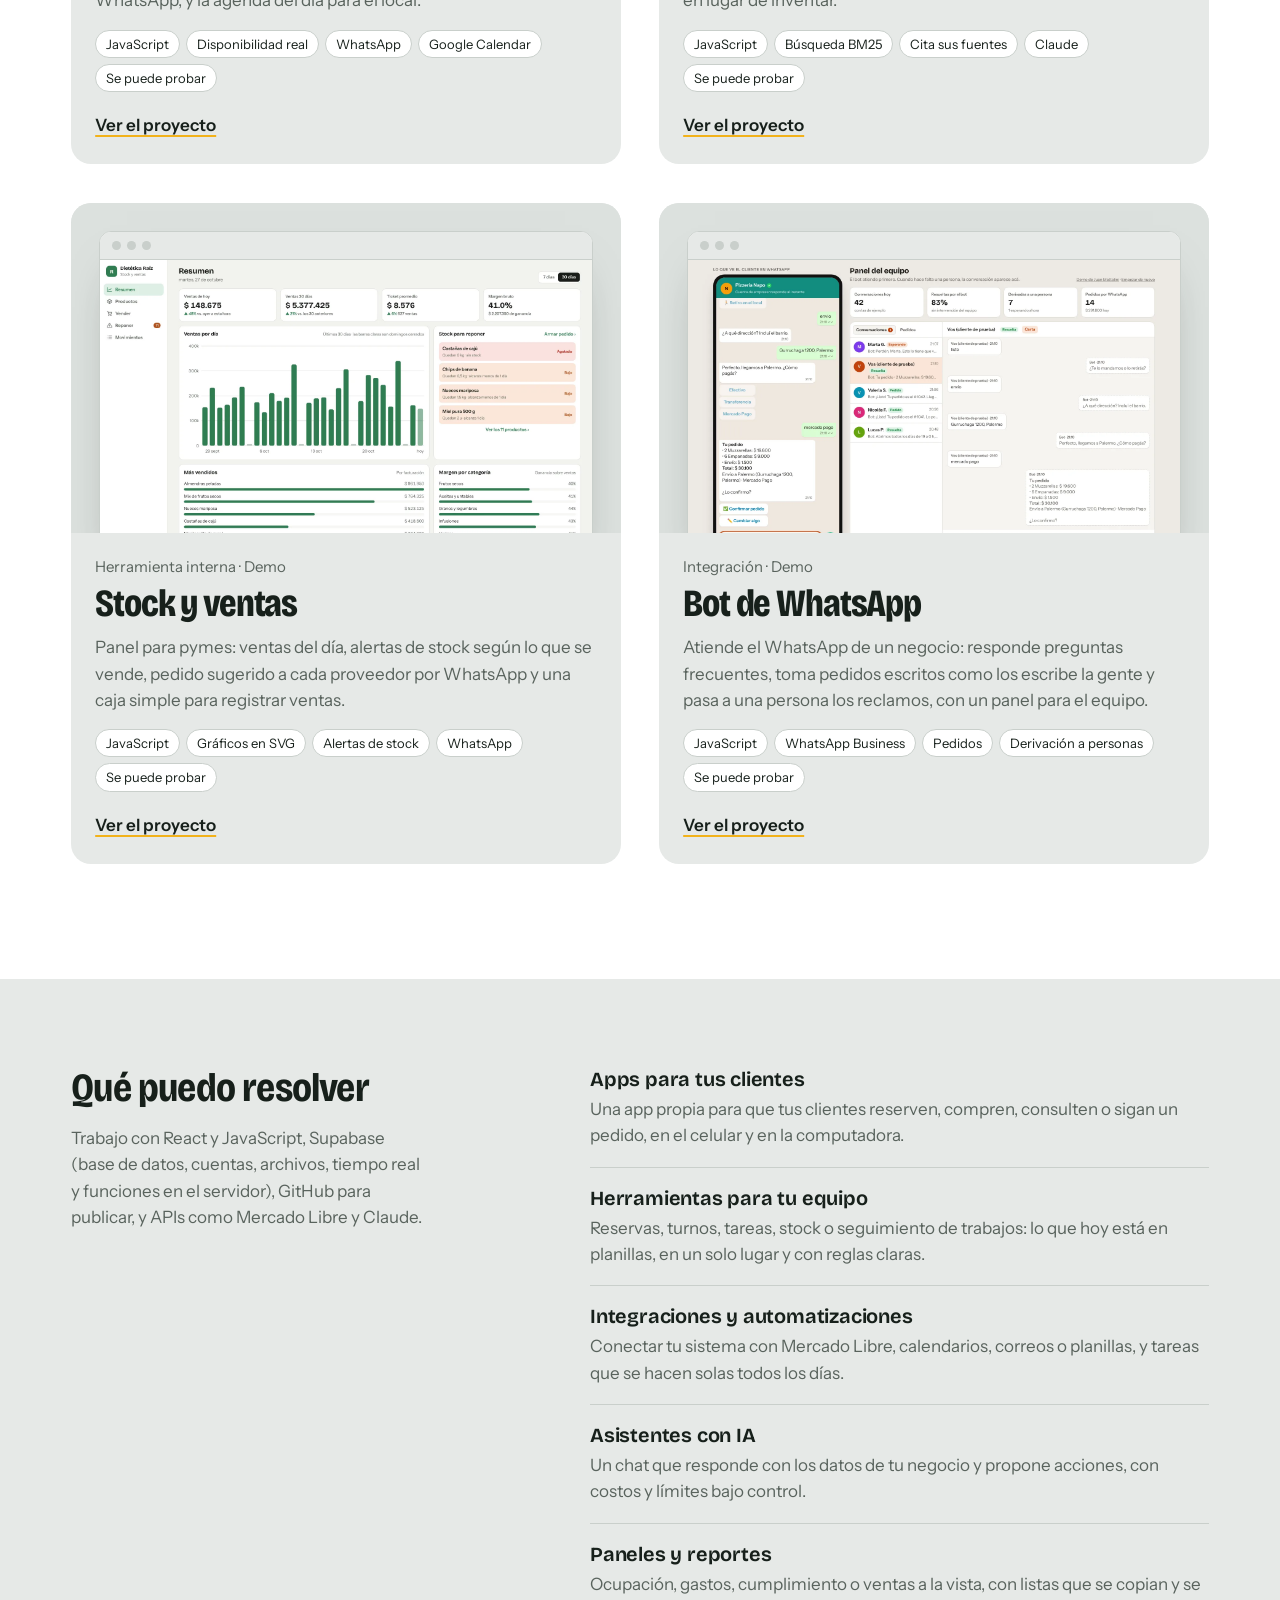
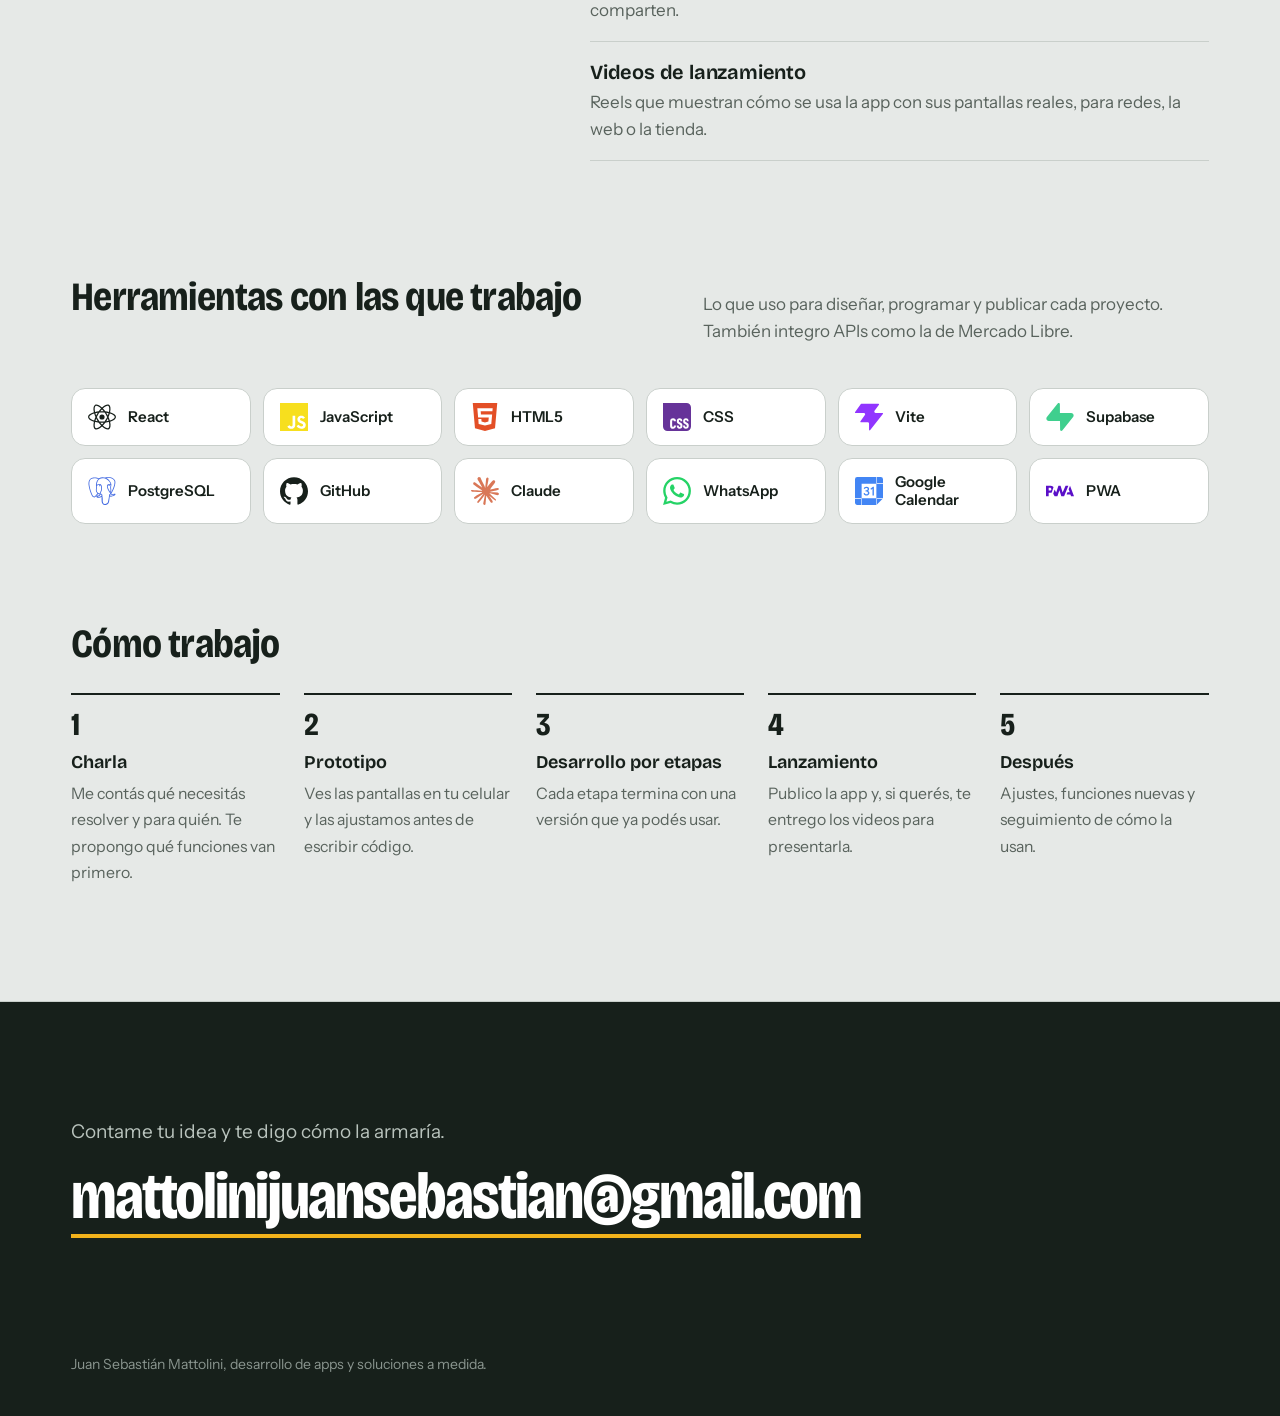
==== commit f9e2ba45: "Sumar animaciones a la web: entradas al hacer scroll, título por palabras y efectos al pasar el mous" ====
--- a/index.html
+++ b/index.html
@@ -187,5 +187,6 @@
     <footer>Juan Sebastián Mattolini, desarrollo de apps y soluciones a medida.</footer>
   </div>
 </section>
+<script src="motion.js"></script>
 </body>
 </html>
--- a/styles.css
+++ b/styles.css
@@ -496,3 +496,82 @@
 :root[data-theme="dark"] .tool-react i { --c: #61DAFB !important; }
 @media (max-width: 1000px) { .tool-list { grid-template-columns: repeat(4, minmax(0, 1fr)); } }
 @media (max-width: 720px) { .tool-list { grid-template-columns: repeat(2, minmax(0, 1fr)); } }
+
+/* Movimiento (motion.js agrega .motion solo si la persona no pidió menos movimiento) */
+@view-transition { navigation: auto; }
+@media (prefers-reduced-motion: no-preference) {
+  html { scroll-behavior: smooth; }
+  ::view-transition-old(root), ::view-transition-new(root) { animation-duration: 0.35s; }
+}
+@media (prefers-reduced-motion: reduce) {
+  @view-transition { navigation: none; }
+}
+
+/* Entradas al hacer scroll */
+.motion .rv {
+  opacity: 0; translate: 0 28px;
+  transition: opacity 0.7s cubic-bezier(0.22, 1, 0.36, 1) var(--d, 0ms), translate 0.8s cubic-bezier(0.22, 1, 0.36, 1) var(--d, 0ms);
+}
+.motion .rv.in { opacity: 1; translate: 0 0; }
+.motion .showreel video.rv { translate: none; scale: 0.94; transition: opacity 0.8s ease, scale 1.1s cubic-bezier(0.22, 1, 0.36, 1); }
+.motion .showreel video.rv.in { scale: 1; }
+.motion .tool-list .rv { translate: 0 16px; scale: 0.92; transition-property: opacity, translate, scale; }
+.motion .tool-list .rv.in { scale: 1; }
+
+/* Título por palabras */
+.motion .word { display: inline-block; overflow: hidden; vertical-align: top; padding-bottom: 0.08em; margin-bottom: -0.08em; }
+.motion .word > span { display: inline-block; animation: palabra-sube 0.9s cubic-bezier(0.22, 1, 0.36, 1) var(--d, 0ms) both; }
+@keyframes palabra-sube { from { transform: translateY(105%); } to { transform: translateY(0); } }
+
+/* Barra de progreso de lectura */
+.progress {
+  position: fixed; inset: 0 0 auto; height: 3px; z-index: 50; pointer-events: none;
+  background: var(--mark); transform: scaleX(0); transform-origin: 0 50%;
+}
+
+/* Portada: teléfonos que siguen al mouse */
+.motion .phones { transition: transform 0.6s cubic-bezier(0.22, 1, 0.36, 1); will-change: transform; }
+
+/* Botones */
+.motion .btn { transition: background 0.2s, transform 0.25s cubic-bezier(0.22, 1, 0.36, 1), box-shadow 0.25s; }
+.motion .btn:hover { transform: translateY(-2px); box-shadow: 0 12px 24px -12px var(--shadow); }
+.motion .btn:active { transform: translateY(0) scale(0.98); }
+.motion .theme-btn { transition: background 0.2s, transform 0.4s cubic-bezier(0.22, 1, 0.36, 1); }
+.motion .theme-btn:hover { transform: rotate(-20deg); }
+
+/* Tarjetas de proyecto */
+.motion .project { transition: background 0.3s, transform 0.4s cubic-bezier(0.22, 1, 0.36, 1), box-shadow 0.4s; }
+.motion .project:hover { transform: translateY(-6px); box-shadow: 0 28px 50px -30px var(--shadow); }
+.motion .project-media { transition: background 0.3s; }
+.motion .project-media .device-phone, .motion .project-media .device-browser { transition: transform 0.6s cubic-bezier(0.22, 1, 0.36, 1); }
+.motion .project:hover .media-phones .device-phone:first-child { transform: translateY(-10px) rotate(-2deg); }
+.motion .project:hover .media-phones .device-phone:nth-child(2) { transform: translateY(-18px) rotate(2deg); }
+.motion .project:hover .media-browser .device-browser { transform: translateY(-8px) scale(1.02); }
+.motion .more { transition: color 0.2s, text-underline-offset 0.3s; }
+.motion .project:hover .more { text-underline-offset: 7px; }
+
+/* Herramientas */
+.motion .tool { transition: transform 0.35s cubic-bezier(0.22, 1, 0.36, 1), border-color 0.25s, box-shadow 0.35s; }
+.motion .tool i { transition: transform 0.45s cubic-bezier(0.34, 1.56, 0.64, 1); }
+.motion .tool:hover { transform: translateY(-4px); border-color: var(--muted); box-shadow: 0 16px 30px -22px var(--shadow); }
+.motion .tool:hover i { transform: scale(1.15) rotate(-8deg); }
+
+/* Cómo trabajo: la línea de cada paso se dibuja al entrar */
+.motion .steps li.rv { border-top-color: transparent; position: relative; }
+.motion .steps li.rv::after {
+  content: ""; position: absolute; left: 0; right: 0; top: -2px; height: 2px; background: var(--ink);
+  transform: scaleX(0); transform-origin: 0 50%; transition: transform 0.9s cubic-bezier(0.22, 1, 0.36, 1) calc(var(--d, 0ms) + 150ms);
+}
+.motion .steps li.rv.in::after { transform: scaleX(1); }
+
+/* Qué puedo resolver */
+.motion .offer li b { transition: translate 0.3s cubic-bezier(0.22, 1, 0.36, 1); }
+.motion .offer li:hover b { translate: 6px 0; }
+
+/* Contacto: el subrayado del correo se dibuja al entrar */
+.motion .contact a.mail { border-bottom-color: transparent; background: linear-gradient(var(--mark), var(--mark)) 0 100% / 0 4px no-repeat; transition: color 0.2s, background-size 1s cubic-bezier(0.22, 1, 0.36, 1) 0.3s, opacity 0.7s, translate 0.8s cubic-bezier(0.22, 1, 0.36, 1); }
+.motion .contact a.mail.in { background-size: 100% 4px; }
+
+/* Otro proyecto */
+.motion .next b { display: inline-block; transition: translate 0.35s cubic-bezier(0.22, 1, 0.36, 1); }
+.motion .next a:hover b { translate: 8px 0; }
